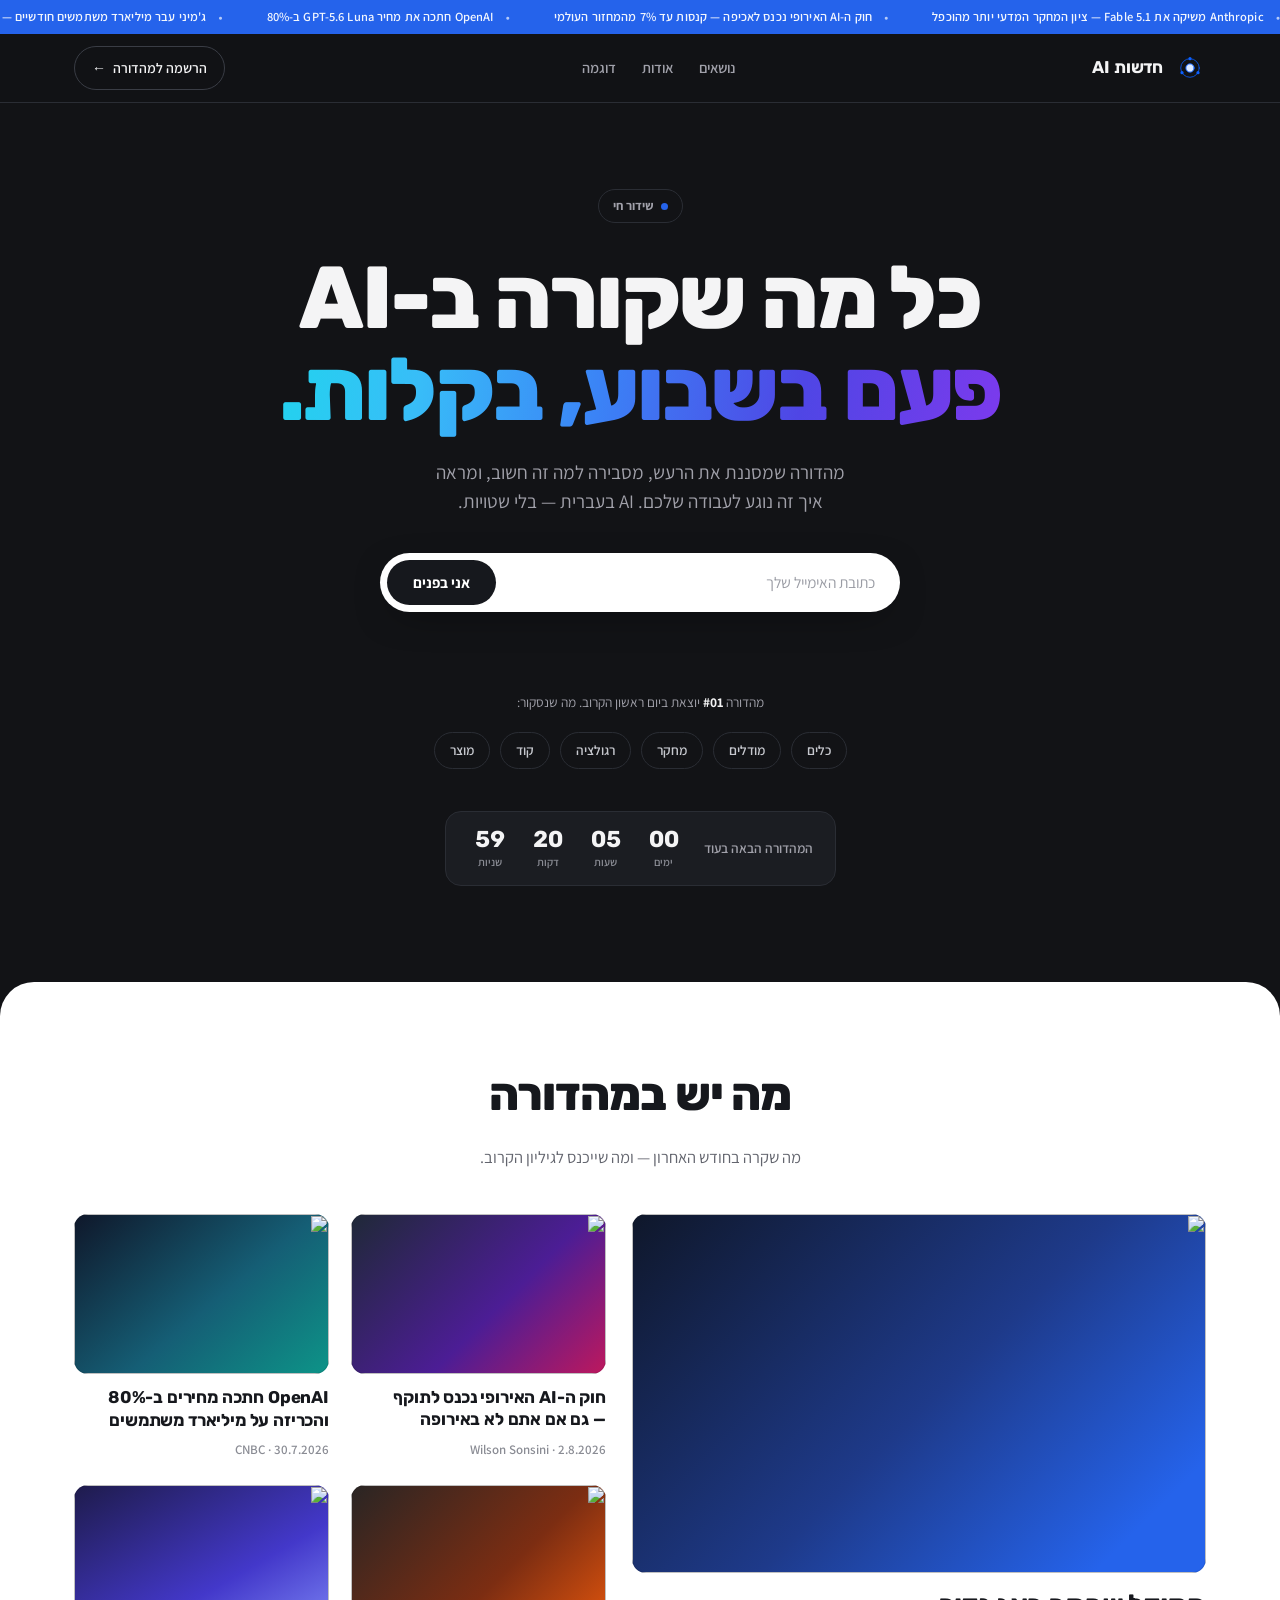
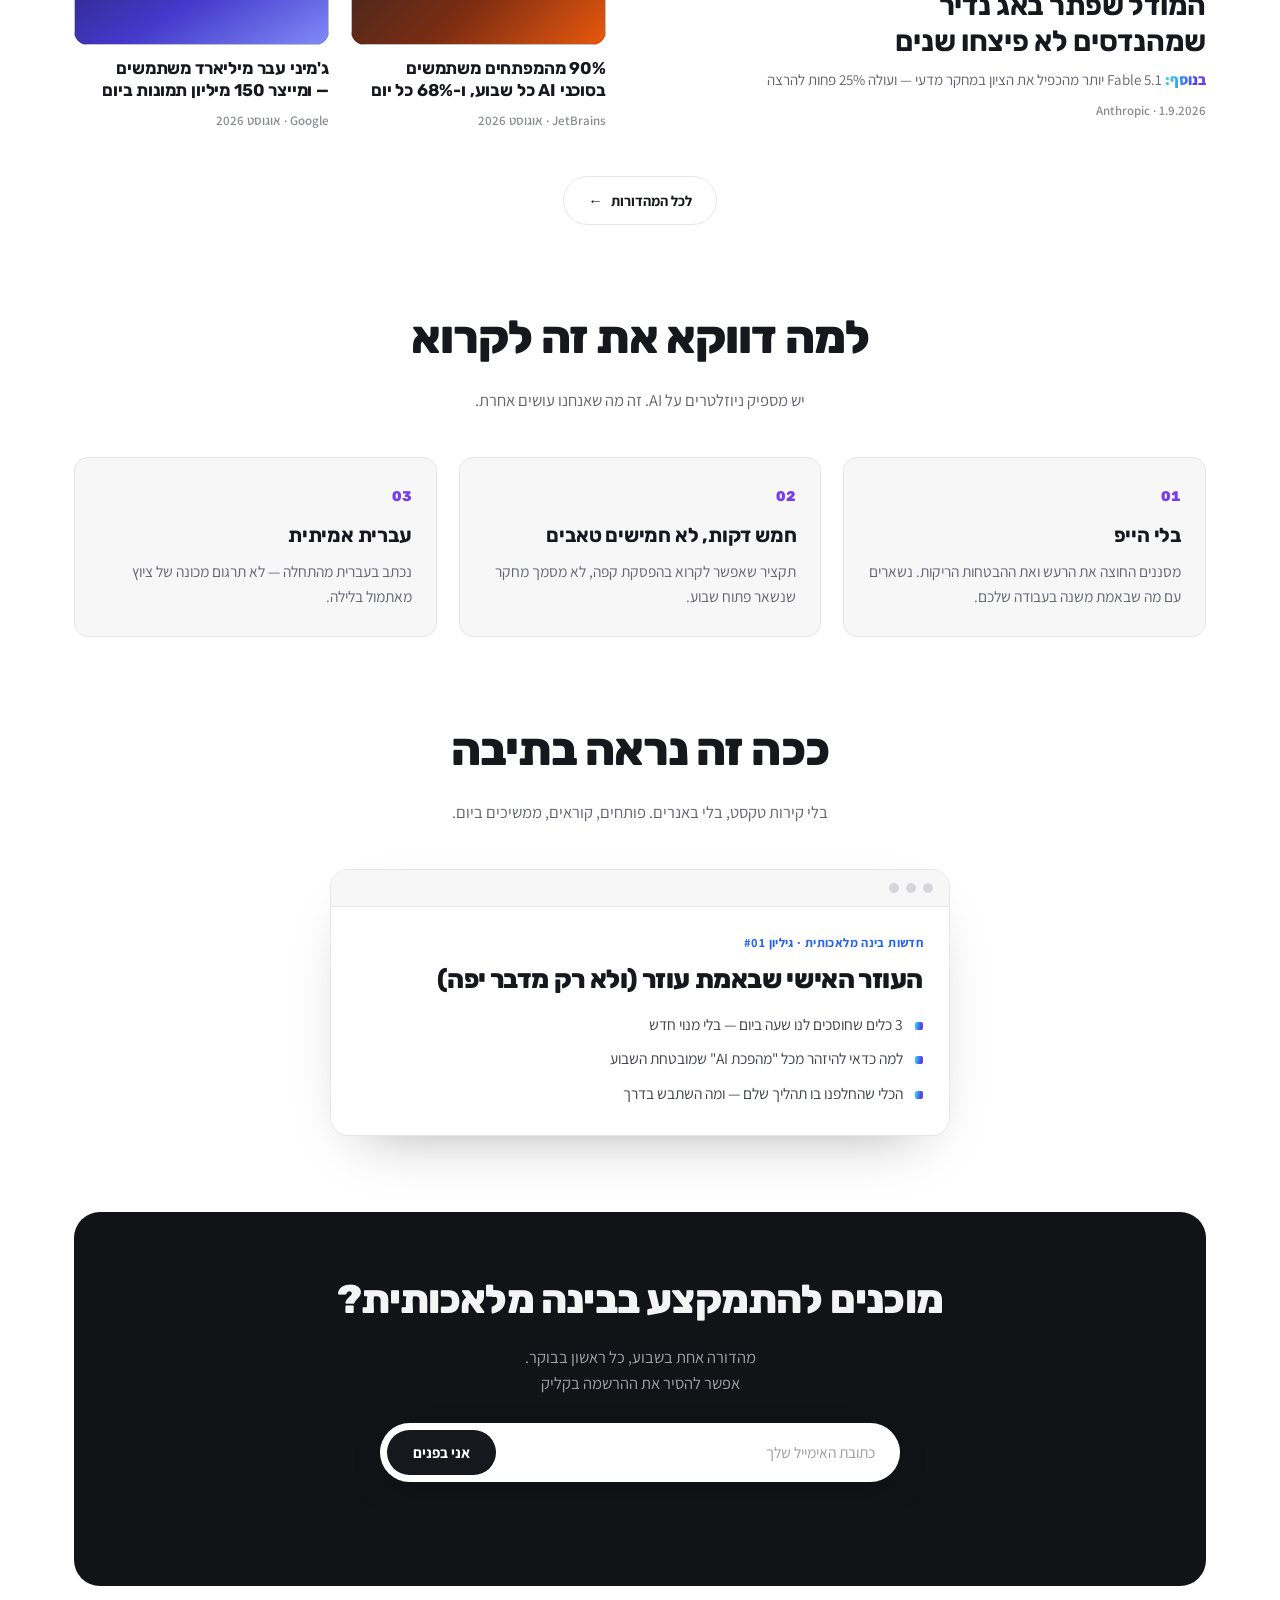
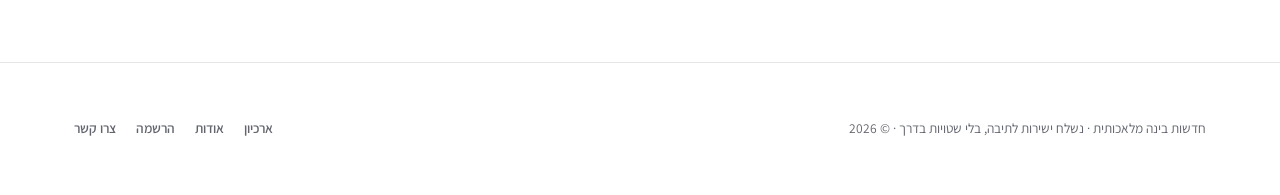
==== landing/index.html @ ec8a3f5e "Mobile pass: thin the falling marks, fix tap targets, point meta at www - Falling brand marks: 7 ins" ====
<!DOCTYPE html>
<html lang="he" dir="rtl">
<head>
<meta charset="UTF-8">
<meta name="viewport" content="width=device-width, initial-scale=1">
<title>חדשות בינה מלאכותית — AI בעברית. בלי שטויות.</title>
<meta name="description" content="מהדורה שבועית שמסננת את הרעש סביב בינה מלאכותית ומשאירה רק מה שבאמת חשוב — בעברית, בלי הייפ.">
<link rel="canonical" href="https://www.hadashot-ai.com/">
<link rel="icon" type="image/svg+xml" href="/logo.svg">

<!-- Link previews (WhatsApp, X, LinkedIn, Slack) -->
<meta property="og:type" content="website">
<meta property="og:url" content="https://www.hadashot-ai.com/">
<meta property="og:locale" content="he_IL">
<meta property="og:site_name" content="חדשות AI">
<meta property="og:title" content="חדשות AI — כל מה שקורה ב-AI, פעם בשבוע">
<meta property="og:description" content="מהדורה שבועית שמסננת את הרעש סביב בינה מלאכותית ומשאירה רק מה שבאמת חשוב — בעברית, בלי הייפ.">
<meta property="og:image" content="https://www.hadashot-ai.com/og.png">
<meta property="og:image:width" content="1200">
<meta property="og:image:height" content="630">
<meta name="twitter:card" content="summary_large_image">

<link rel="preconnect" href="https://fonts.googleapis.com">
<link rel="preconnect" href="https://fonts.gstatic.com" crossorigin>
<link rel="stylesheet" href="https://fonts.googleapis.com/css2?family=Rubik:wght@500;700;800&family=Assistant:wght@400;600;700&display=swap">
<link rel="stylesheet" href="styles.css">
</head>
<body>

  <svg class="sprite" aria-hidden="true" focusable="false"><defs>
    <linearGradient id="g-gemini" x1="0" y1="0" x2="1" y2="1">
      <stop offset="0" stop-color="#4285F4"/><stop offset=".55" stop-color="#9B72CB"/><stop offset="1" stop-color="#D96570"/>
    </linearGradient>
    <linearGradient id="g-metaai" x1="0" y1="0" x2="1" y2="1">
      <stop offset="0" stop-color="#0064E0"/><stop offset=".55" stop-color="#A033FF"/><stop offset="1" stop-color="#FF5C87"/>
    </linearGradient>
    <symbol id="i-openai" viewBox="0 0 24 24"><path fill="currentColor" d="M22.2819 9.8211a5.9847 5.9847 0 0 0-.5157-4.9108 6.0462 6.0462 0 0 0-6.5098-2.9A6.0651 6.0651 0 0 0 4.9807 4.1818a5.9847 5.9847 0 0 0-3.9977 2.9 6.0462 6.0462 0 0 0 .7427 7.0966 5.98 5.98 0 0 0 .511 4.9107 6.051 6.051 0 0 0 6.5146 2.9001A5.9847 5.9847 0 0 0 13.2599 24a6.0557 6.0557 0 0 0 5.7718-4.2058 5.9894 5.9894 0 0 0 3.9977-2.9001 6.0557 6.0557 0 0 0-.7475-7.0729zm-9.022 12.6081a4.4755 4.4755 0 0 1-2.8764-1.0408l.1419-.0804 4.7783-2.7582a.7948.7948 0 0 0 .3927-.6813v-6.7369l2.02 1.1686a.071.071 0 0 1 .038.052v5.5826a4.504 4.504 0 0 1-4.4945 4.4944zm-9.6607-4.1254a4.4708 4.4708 0 0 1-.5346-3.0137l.142.0852 4.783 2.7582a.7712.7712 0 0 0 .7806 0l5.8428-3.3685v2.3324a.0804.0804 0 0 1-.0332.0615L9.74 19.9502a4.4992 4.4992 0 0 1-6.1408-1.6464zM2.3408 7.8956a4.485 4.485 0 0 1 2.3655-1.9728V11.6a.7664.7664 0 0 0 .3879.6765l5.8144 3.3543-2.0201 1.1685a.0757.0757 0 0 1-.071 0l-4.8303-2.7865A4.504 4.504 0 0 1 2.3408 7.872zm16.5963 3.8558L13.1038 8.364 15.1192 7.2a.0757.0757 0 0 1 .071 0l4.8303 2.7913a4.4944 4.4944 0 0 1-.6765 8.1042v-5.6772a.79.79 0 0 0-.407-.667zm2.0107-3.0231l-.142-.0852-4.7735-2.7818a.7759.7759 0 0 0-.7854 0L9.409 9.2297V6.8974a.0662.0662 0 0 1 .0284-.0615l4.8303-2.7866a4.4992 4.4992 0 0 1 6.6802 4.66zM8.3065 12.863l-2.02-1.1638a.0804.0804 0 0 1-.038-.0567V6.0742a4.4992 4.4992 0 0 1 7.3757-3.4537l-.142.0805L8.704 5.459a.7948.7948 0 0 0-.3927.6813zm1.0976-2.3654l2.602-1.4998 2.6069 1.4998v2.9994l-2.5974 1.4997-2.6067-1.4997Z"/></symbol>
    <symbol id="i-gemini" viewBox="0 0 24 24"><path fill="url(#g-gemini)" d="M11.04 19.32Q12 21.51 12 24q0-2.49.93-4.68.96-2.19 2.58-3.81t3.81-2.55Q21.51 12 24 12q-2.49 0-4.68-.93a12.3 12.3 0 0 1-3.81-2.58 12.3 12.3 0 0 1-2.58-3.81Q12 2.49 12 0q0 2.49-.96 4.68-.93 2.19-2.55 3.81a12.3 12.3 0 0 1-3.81 2.58Q2.49 12 0 12q2.49 0 4.68.96 2.19.93 3.81 2.55t2.55 3.81"/></symbol>
    <symbol id="i-copilot" viewBox="0 0 24 24"><path fill="currentColor" d="M23.922 16.997C23.061 18.492 18.063 22.02 12 22.02 5.937 22.02.939 18.492.078 16.997A.641.641 0 0 1 0 16.741v-2.869a.883.883 0 0 1 .053-.22c.372-.935 1.347-2.292 2.605-2.656.167-.429.414-1.055.644-1.517a10.098 10.098 0 0 1-.052-1.086c0-1.331.282-2.499 1.132-3.368.397-.406.89-.717 1.474-.952C7.255 2.937 9.248 1.98 11.978 1.98c2.731 0 4.767.957 6.166 2.093.584.235 1.077.546 1.474.952.85.869 1.132 2.037 1.132 3.368 0 .368-.014.733-.052 1.086.23.462.477 1.088.644 1.517 1.258.364 2.233 1.721 2.605 2.656a.841.841 0 0 1 .053.22v2.869a.641.641 0 0 1-.078.256Zm-11.75-5.992h-.344a4.359 4.359 0 0 1-.355.508c-.77.947-1.918 1.492-3.508 1.492-1.725 0-2.989-.359-3.782-1.259a2.137 2.137 0 0 1-.085-.104L4 11.746v6.585c1.435.779 4.514 2.179 8 2.179 3.486 0 6.565-1.4 8-2.179v-6.585l-.098-.104s-.033.045-.085.104c-.793.9-2.057 1.259-3.782 1.259-1.59 0-2.738-.545-3.508-1.492a4.359 4.359 0 0 1-.355-.508Zm2.328 3.25c.549 0 1 .451 1 1v2c0 .549-.451 1-1 1-.549 0-1-.451-1-1v-2c0-.549.451-1 1-1Zm-5 0c.549 0 1 .451 1 1v2c0 .549-.451 1-1 1-.549 0-1-.451-1-1v-2c0-.549.451-1 1-1Zm3.313-6.185c.136 1.057.403 1.913.878 2.497.442.544 1.134.938 2.344.938 1.573 0 2.292-.337 2.657-.751.384-.435.558-1.15.558-2.361 0-1.14-.243-1.847-.705-2.319-.477-.488-1.319-.862-2.824-1.025-1.487-.161-2.192.138-2.533.529-.269.307-.437.808-.438 1.578v.021c0 .265.021.562.063.893Zm-1.626 0c.042-.331.063-.628.063-.894v-.02c-.001-.77-.169-1.271-.438-1.578-.341-.391-1.046-.69-2.533-.529-1.505.163-2.347.537-2.824 1.025-.462.472-.705 1.179-.705 2.319 0 1.211.175 1.926.558 2.361.365.414 1.084.751 2.657.751 1.21 0 1.902-.394 2.344-.938.475-.584.742-1.44.878-2.497Z"/></symbol>
    <symbol id="i-metaai" viewBox="0 0 24 24"><path fill="url(#g-metaai)" d="M10.73.032c-1.333 0-2.032 1.016-2.032 2.285 0 2.223 2.127 4.953 4.318 4.953 1.301 0 2-.953 2-2.254 0-2.254-2.095-4.984-4.286-4.984m8.413 2.984c-1.968 0-3.397 2.73-3.397 4.825 0 1.556.794 3.016 2.254 3.016 2 0 3.365-2.762 3.365-4.794 0-1.523-.762-3.047-2.222-3.047M4.857 4.159c-1.968 0-3.778 1.016-3.778 2.54 0 1.65 2.16 2.793 4.254 2.793 1.873 0 3.778-.92 3.778-2.508 0-1.682-2.159-2.825-4.254-2.825m-.222 6.476C2.413 10.635 0 13.175 0 15.397c0 1.301.825 2.159 2.095 2.159 2.19 0 4.603-2.508 4.603-4.794 0-1.27-.761-2.127-2.063-2.127m16.667.698c-2.223 0-5.016 1.62-5.016 3.651 0 1.238 1.047 2.19 2.698 2.19 2.159 0 5.016-1.587 5.016-3.682 0-1.302-1.08-2.159-2.698-2.159M7.619 16c-1.524 0-2.38 1.746-2.38 3.429 0 2.063 1.269 4.54 3.047 4.54 1.524 0 2.38-1.81 2.38-3.461C10.667 18.57 9.46 16 7.62 16m6.571 1.016c-1.333 0-2.476.667-2.476 2.032 0 2.095 2.667 4.063 4.92 4.063 1.366 0 2.54-.73 2.54-2.063 0-2.032-2.698-4.032-4.984-4.032"/></symbol>
    <symbol id="i-claude" viewBox="0 0 24 24"><path fill="#D97757" d="m4.7144 15.9555 4.7174-2.6471.079-.2307-.079-.1275h-.2307l-.7893-.0486-2.6956-.0729-2.3375-.0971-2.2646-.1214-.5707-.1215-.5343-.7042.0546-.3522.4797-.3218.686.0608 1.5179.1032 2.2767.1578 1.6514.0972 2.4468.255h.3886l.0546-.1579-.1336-.0971-.1032-.0972L6.973 9.8356l-2.55-1.6879-1.3356-.9714-.7225-.4918-.3643-.4614-.1578-1.0078.6557-.7225.8803.0607.2246.0607.8925.686 1.9064 1.4754 2.4893 1.8336.3643.3035.1457-.1032.0182-.0728-.164-.2733-1.3539-2.4467-1.445-2.4893-.6435-1.032-.17-.6194c-.0607-.255-.1032-.4674-.1032-.7285L6.287.1335 6.6997 0l.9957.1336.419.3642.6192 1.4147 1.0018 2.2282 1.5543 3.0296.4553.8985.2429.8318.091.255h.1579v-.1457l.1275-1.706.2368-2.0947.2307-2.6957.0789-.7589.3764-.9107.7468-.4918.5828.2793.4797.686-.0668.4433-.2853 1.8517-.5586 2.9021-.3643 1.9429h.2125l.2429-.2429.9835-1.3053 1.6514-2.0643.7286-.8196.85-.9046.5464-.4311h1.0321l.759 1.1293-.34 1.1657-1.0625 1.3478-.8804 1.1414-1.2628 1.7-.7893 1.36.0729.1093.1882-.0183 2.8535-.607 1.5421-.2794 1.8396-.3157.8318.3886.091.3946-.3278.8075-1.967.4857-2.3072.4614-3.4364.8136-.0425.0304.0486.0607 1.5482.1457.6618.0364h1.621l3.0175.2247.7892.522.4736.6376-.079.4857-1.2142.6193-1.6393-.3886-3.825-.9107-1.3113-.3279h-.1822v.1093l1.0929 1.0686 2.0035 1.8092 2.5075 2.3314.1275.5768-.3218.4554-.34-.0486-2.2039-1.6575-.85-.7468-1.9246-1.621h-.1275v.17l.4432.6496 2.3436 3.5214.1214 1.0807-.17.3521-.6071.2125-.6679-.1214-1.3721-1.9246L14.38 17.959l-1.1414-1.9428-.1397.079-.674 7.2552-.3156.3703-.7286.2793-.6071-.4614-.3218-.7468.3218-1.4753.3886-1.9246.3157-1.53.2853-1.9004.17-.6314-.0121-.0425-.1397.0182-1.4328 1.9672-2.1796 2.9446-1.7243 1.8456-.4128.164-.7164-.3704.0667-.6618.4008-.5889 2.386-3.0357 1.4389-1.882.929-1.0868-.0062-.1579h-.0546l-6.3385 4.1164-1.1293.1457-.4857-.4554.0608-.7467.2307-.2429 1.9064-1.3114Z"/></symbol>
  </defs></svg>

  <!-- ריצת כותרות — האלמנט שנשאר מהזהות של "מהדורה" -->
  <div class="ticker" aria-label="כותרות מהעולם">
    <div class="ticker__track">
      <span class="ticker__item">Anthropic משיקה את Fable 5.1 — ציון המחקר המדעי יותר מהוכפל</span>
      <span class="ticker__item">חוק ה-AI האירופי נכנס לאכיפה — קנסות עד 7% מהמחזור העולמי</span>
      <span class="ticker__item">OpenAI חתכה את מחיר GPT-5.6 Luna ב-80%</span>
      <span class="ticker__item">ג'מיני עבר מיליארד משתמשים חודשיים — 150 מיליון תמונות ביום</span>
      <span class="ticker__item">90% מהמפתחים המקצועיים כבר עובדים עם סוכני AI</span>
      <span class="ticker__item" aria-hidden="true">Anthropic משיקה את Fable 5.1 — ציון המחקר המדעי יותר מהוכפל</span>
      <span class="ticker__item" aria-hidden="true">חוק ה-AI האירופי נכנס לאכיפה — קנסות עד 7% מהמחזור העולמי</span>
      <span class="ticker__item" aria-hidden="true">OpenAI חתכה את מחיר GPT-5.6 Luna ב-80%</span>
      <span class="ticker__item" aria-hidden="true">ג'מיני עבר מיליארד משתמשים חודשיים — 150 מיליון תמונות ביום</span>
      <span class="ticker__item" aria-hidden="true">90% מהמפתחים המקצועיים כבר עובדים עם סוכני AI</span>
    </div>
  </div>

  <nav class="nav" aria-label="ניווט ראשי">
    <div class="wrap nav__inner">
      <a class="brand" href="#top">
        <img class="brand__mark" src="logo.svg" alt="" width="32" height="32">
        <span class="brand__name">חדשות AI</span>
      </a>
      <div class="nav__links">
        <a href="#issues">נושאים</a>
        <a href="#about">אודות</a>
        <a href="#preview">דוגמה</a>
      </div>
      <a class="nav__cta" href="#signup">הרשמה למהדורה <span aria-hidden="true">&#8592;</span></a>
    </div>
  </nav>

  <main id="top">

    <header class="hero">
      <div class="fall" aria-hidden="true"></div>
      <div class="wrap">
        <div class="hero__badge"><span class="dot"></span>שידור חי</div>

        <h1>כל מה שקורה ב-AI<br><span class="grad">פעם בשבוע, בקלות.</span></h1>

        <p class="hero__lede">מהדורה שמסננת את הרעש, מסבירה למה זה חשוב, ומראה איך זה נוגע לעבודה שלכם. AI בעברית — בלי שטויות.</p>

        <form class="signup" id="signup" novalidate>
          <label for="email" class="visually-hidden">כתובת אימייל</label>
          <input type="email" id="email" name="email" placeholder="כתובת האימייל שלך" autocomplete="email" required>
          <button type="submit">אני בפנים</button>
        </form>
        <p class="form-status" role="status" aria-live="polite"></p>

        <!-- כשיהיו נתונים אמיתיים: להחליף בשורת "הצטרפו ל-X קוראים" ובלוגואים אמיתיים.
             עד אז נשארות כאן עובדות נכונות בלבד — בלי מספרים מומצאים. -->
        <div class="proof">
          <p class="proof__line">מהדורה <strong>#01</strong> יוצאת ביום ראשון הקרוב. מה שנסקור:</p>
          <div class="proof__items">
            <span>כלים</span>
            <span>מודלים</span>
            <span>מחקר</span>
            <span>רגולציה</span>
            <span>קוד</span>
            <span>מוצר</span>
          </div>
        </div>

        <div class="countdown">
          <span class="countdown__label">המהדורה הבאה בעוד</span>
          <div class="countdown__digits">
            <div class="countdown__unit"><span id="cd-days">00</span><small>ימים</small></div>
            <div class="countdown__unit"><span id="cd-hours">00</span><small>שעות</small></div>
            <div class="countdown__unit"><span id="cd-mins">00</span><small>דקות</small></div>
            <div class="countdown__unit"><span id="cd-secs">00</span><small>שניות</small></div>
          </div>
        </div>
      </div>
    </header>

    <div class="panel">

      <section class="section" id="issues">
        <div class="wrap">
          <div class="section__head">
            <h2>מה יש במהדורה</h2>
            <p>מה שקרה בחודש האחרון — ומה שייכנס לגיליון הקרוב.</p>
          </div>


          <div class="issues">
            <article class="card card--featured">
              <div class="card__thumb"><img src="https://cdn.sanity.io/images/4zrzovbb/website/932ca7d6f414ca22fd5a26dcc131410575b9b3e5-1200x630.jpg" alt="" loading="lazy"></div>
              <a class="card__title" href="https://www.anthropic.com/claude-fable-and-mythos-5-1" target="_blank" rel="noopener noreferrer">המודל שפתר באג נדיר שמהנדסים לא פיצחו שנים</a>
              <p class="card__plus"><b>בנוסף:</b> Fable 5.1 יותר מהכפיל את הציון במחקר מדעי — ועולה 25% פחות להרצה</p>
              <p class="card__meta">Anthropic · 1.9.2026</p>
            </article>

            <div class="issues__side">
              <article class="card card--a">
                <div class="card__thumb"><img src="https://www.wsgr.com/a/web/adqUPgj69sHwdeb28Nabsb/3z2Nu2/og-0122.jpg" alt="" loading="lazy"></div>
                <a class="card__title" href="https://www.wsgr.com/en/insights/2026-year-in-preview-ai-regulatory-developments-for-companies-to-watch-out-for.html" target="_blank" rel="noopener noreferrer">חוק ה-AI האירופי נכנס לתוקף — גם אם אתם לא באירופה</a>
                <p class="card__meta">Wilson Sonsini · 2.8.2026</p>
              </article>

              <article class="card card--b">
                <div class="card__thumb"><img src="https://image.cnbcfm.com/api/v1/image/108323234-1781707873467-gettyimages-2281437321-AFP_B7EF6PE.jpeg?v=1781707898&amp;w=1920&amp;h=1080" alt="" loading="lazy"></div>
                <a class="card__title" href="https://www.cnbc.com/2026/07/30/open-ai-price-cut-gpt.html" target="_blank" rel="noopener noreferrer">OpenAI חתכה מחירים ב-80% והכריזה על מיליארד משתמשים</a>
                <p class="card__meta">CNBC · 30.7.2026</p>
              </article>

              <article class="card card--c">
                <div class="card__thumb"><img src="https://blog.jetbrains.com/wp-content/uploads/2026/08/JB-social-BlogSocialShare-1280x720-1-3.png" alt="" loading="lazy"></div>
                <a class="card__title" href="https://blog.jetbrains.com/research/2026/08/ai-coding-agent-adoption-2026/" target="_blank" rel="noopener noreferrer">90% מהמפתחים משתמשים בסוכני AI כל שבוע, ו-68% כל יום</a>
                <p class="card__meta">JetBrains · אוגוסט 2026</p>
              </article>

              <article class="card card--d">
                <div class="card__thumb"><img src="https://storage.googleapis.com/gweb-uniblog-publish-prod/images/August_AI_Recap_social.width-1300.png" alt="" loading="lazy"></div>
                <a class="card__title" href="https://blog.google/innovation-and-ai/technology/google-ai-updates-august-2026/" target="_blank" rel="noopener noreferrer">ג'מיני עבר מיליארד משתמשים — ומייצר 150 מיליון תמונות ביום</a>
                <p class="card__meta">Google · אוגוסט 2026</p>
              </article>
            </div>
          </div>


          <div class="center-cta">
            <a class="pill-btn" href="#signup">לכל המהדורות <span aria-hidden="true">&#8592;</span></a>
          </div>
        </div>
      </section>

      <section class="section" id="about">
        <div class="wrap">
          <div class="section__head">
            <h2>למה דווקא את זה לקרוא</h2>
            <p>יש מספיק ניוזלטרים על AI. זה מה שאנחנו עושים אחרת.</p>
          </div>

          <div class="values">
            <div class="value">
              <div class="value__num">01</div>
              <h3>בלי הייפ</h3>
              <p>מסננים החוצה את הרעש ואת ההבטחות הריקות. נשארים עם מה שבאמת משנה בעבודה שלכם.</p>
            </div>
            <div class="value">
              <div class="value__num">02</div>
              <h3>חמש דקות, לא חמישים טאבים</h3>
              <p>תקציר שאפשר לקרוא בהפסקת קפה, לא מסמך מחקר שנשאר פתוח שבוע.</p>
            </div>
            <div class="value">
              <div class="value__num">03</div>
              <h3>עברית אמיתית</h3>
              <p>נכתב בעברית מהתחלה — לא תרגום מכונה של ציוץ מאתמול בלילה.</p>
            </div>
          </div>
        </div>
      </section>

      <section class="section" id="preview">
        <div class="wrap">
          <div class="section__head">
            <h2>ככה זה נראה בתיבה</h2>
            <p>בלי קירות טקסט, בלי באנרים. פותחים, קוראים, ממשיכים ביום.</p>
          </div>

          <div class="mock">
            <div class="mock__bar" aria-hidden="true"><i></i><i></i><i></i></div>
            <div class="mock__body">
              <div class="mock__meta">חדשות בינה מלאכותית · גיליון #01</div>
              <h3 class="mock__headline">העוזר האישי שבאמת עוזר (ולא רק מדבר יפה)</h3>
              <ul class="mock__list">
                <li>3 כלים שחוסכים לנו שעה ביום — בלי מנוי חדש</li>
                <li>למה כדאי להיזהר מכל "מהפכת AI" שמובטחת השבוע</li>
                <li>הכלי שהחלפנו בו תהליך שלם — ומה השתבש בדרך</li>
              </ul>
            </div>
          </div>
        </div>
      </section>

      <div class="wrap">
        <section class="closing">
          <h2>מוכנים להתמקצע בבינה מלאכותית?</h2>
          <p>מהדורה אחת בשבוע, כל ראשון בבוקר.<br>אפשר להסיר את ההרשמה בקליק</p>
          <form class="signup" novalidate>
            <label for="email-2" class="visually-hidden">כתובת אימייל</label>
            <input type="email" id="email-2" name="email" placeholder="כתובת האימייל שלך" autocomplete="email" required>
            <button type="submit">אני בפנים</button>
          </form>
          <p class="form-status" role="status" aria-live="polite"></p>
        </section>
      </div>

    </div>
  </main>

  <footer class="site-footer">
    <div class="wrap site-footer__inner">
      <p>חדשות בינה מלאכותית · נשלח ישירות לתיבה, בלי שטויות בדרך · © 2026</p>
      <nav aria-label="קישורי תחתית">
        <a href="#issues">ארכיון</a>
        <a href="#about">אודות</a>
        <a href="#signup">הרשמה</a>
        <a href="mailto:hello@example.com">צרו קשר</a>
      </nav>
    </div>
  </footer>

  <script src="script.js"></script>
</body>
</html>
---- landing/styles.css ----
/* ==========================================================================
   חדשות בינה מלאכותית — landing page
   Layout system: dark hero with one gradient phrase, inline pill signup form,
   then light rounded panels holding card grids.
   ========================================================================== */

:root{
  /* Surfaces */
  --ink-bg:#121316;          /* dark hero */
  --ink-bg-soft:#1B1D22;     /* raised dark surfaces */
  --paper:#FFFFFF;           /* light panels */
  --paper-soft:#F7F7F8;      /* subtle light fill */

  /* Text */
  --on-ink:#F4F4F5;
  --on-ink-muted:#A1A1AA;
  --on-paper:#16181D;
  --on-paper-muted:#63656E;

  /* Lines */
  --line-ink:#2A2D34;
  --line-paper:#E6E6E9;

  /* Brand */
  --on-air:#2563EB;          /* ticker strip, live dot */
  --grad-from:#38BDF8;
  --grad-to:#6366F1;
  /* Full-spectrum blue ramp for display type — cyan through violet. */
  --grad-text:linear-gradient(100deg,#22D3EE 0%,#38BDF8 20%,#3B82F6 45%,#4F46E5 72%,#7C3AED 100%);

  --font-display:"Rubik",Arial,"Segoe UI",Tahoma,sans-serif;
  --font-body:"Assistant",Arial,"Segoe UI",Tahoma,sans-serif;

  --wrap:1180px;
  --radius:14px;
}

*{ box-sizing:border-box; }

html{ scroll-behavior:smooth; }
@media (prefers-reduced-motion: reduce){ html{ scroll-behavior:auto; } }

body{
  margin:0;
  background:var(--ink-bg);
  color:var(--on-paper);
  font-family:var(--font-body);
  font-size:16px;
  line-height:1.6;
  -webkit-font-smoothing:antialiased;
}

.wrap{ width:100%; max-width:var(--wrap); margin:0 auto; padding:0 24px; }

.visually-hidden{
  position:absolute; width:1px; height:1px; padding:0; margin:-1px;
  overflow:hidden; clip:rect(0 0 0 0); white-space:nowrap; border:0;
}

a{ color:inherit; text-decoration:none; }

/* ---------- Ticker strip (brand signature, kept deliberately slim) ---------- */
.ticker{
  background:var(--on-air);
  color:#fff;
  overflow:hidden;
  height:34px;
  position:relative;
  z-index:60;
}
/* width:max-content keeps the track at its full content width — as a flex item
   it would collapse to the container and the animation would show nothing. */
.ticker__track{
  display:flex;
  align-items:center;
  height:34px;
  width:max-content;
  gap:44px;
  white-space:nowrap;
  animation:ticker-rtl 44s linear infinite;
}
.ticker:hover .ticker__track{ animation-play-state:paused; }
.ticker__item{
  font-size:12.5px;
  font-weight:600;
  letter-spacing:.01em;
  opacity:.95;
}
.ticker__item::before{
  content:"\25CF";
  font-size:7px;
  vertical-align:middle;
  margin-inline-end:12px;
  opacity:.7;
}
/* Hebrew reads right-to-left, so items enter at the left edge and exit right.
   The list is duplicated in the markup, so 50% is exactly one full loop. */
@keyframes ticker-rtl{
  from{ transform:translateX(0); }
  to{ transform:translateX(50%); }
}
@media (prefers-reduced-motion: reduce){
  .ticker__track{ animation:none; padding-inline-start:24px; }
}

/* ---------- Navigation ---------- */
.nav{
  position:sticky; top:0; z-index:50;
  background:rgba(18,19,22,.88);
  backdrop-filter:blur(12px);
  border-bottom:1px solid var(--line-ink);
}
.nav__inner{
  display:flex; align-items:center; justify-content:space-between; gap:24px;
  height:68px;
}
.brand{ display:flex; align-items:center; gap:11px; flex-shrink:0; }
.brand__mark{
  width:32px; height:32px;
  display:block; flex-shrink:0;
}
.brand__name{
  font-family:var(--font-display); font-weight:700; font-size:17px;
  color:var(--on-ink); letter-spacing:-.01em; white-space:nowrap;
}
.nav__links{ display:flex; gap:26px; align-items:center; }
.nav__links a{
  font-size:14.5px; font-weight:600; color:var(--on-ink-muted);
  transition:color .16s ease;
}
.nav__links a:hover{ color:var(--on-ink); }
.nav__cta{
  display:inline-flex; align-items:center; gap:7px;
  border:1px solid #3A3D45; border-radius:999px;
  padding:9px 17px; min-height:44px; font-size:14px; font-weight:600; color:var(--on-ink);
  transition:background .16s ease, border-color .16s ease, color .16s ease;
  white-space:nowrap;
}
.nav__cta:hover{ background:#fff; color:#121316; border-color:#fff; }
.nav__cta:focus-visible,
.nav__links a:focus-visible,
.brand:focus-visible{ outline:2px solid var(--grad-to); outline-offset:3px; }

@media (max-width:900px){
  .nav__links{ display:none; }
}
/* The short wordmark leaves room for the CTA on ordinary phones; only the
   very narrowest screens still need it out of the way. */
@media (max-width:340px){
  .nav__cta{ display:none; }
  .brand__name{ font-size:15.5px; }
}

/* ---------- Hero ---------- */
.hero{
  background:var(--ink-bg);
  color:var(--on-ink);
  text-align:center;
  padding:86px 0 96px;
  position:relative;
  overflow:hidden;
}
.hero > .wrap{ position:relative; z-index:1; }
.hero__badge{
  display:inline-flex; align-items:center; gap:8px;
  border:1px solid var(--line-ink); border-radius:999px;
  padding:6px 14px;
  font-size:12.5px; font-weight:700; color:var(--on-ink-muted);
  margin-bottom:30px;
}
.hero__badge .dot{
  width:7px; height:7px; border-radius:50%; background:var(--on-air);
  animation:pulse 1.8s ease-in-out infinite;
}
@keyframes pulse{
  0%,100%{ opacity:1; box-shadow:0 0 0 0 rgba(37,99,235,.55); }
  50%{ opacity:.6; box-shadow:0 0 0 6px rgba(37,99,235,0); }
}
@media (prefers-reduced-motion: reduce){ .hero__badge .dot{ animation:none; } }

.hero h1{
  font-family:var(--font-display);
  font-weight:800;
  font-size:clamp(40px,7.4vw,88px);
  line-height:1.04;
  letter-spacing:-.025em;
  margin:0 auto;
  max-width:15ch;
  text-wrap:balance;
}
.grad{
  background:var(--grad-text);
  -webkit-background-clip:text; background-clip:text;
  -webkit-text-fill-color:transparent; color:transparent;
}
.hero__lede{
  margin:22px auto 0;
  max-width:52ch;
  font-size:clamp(16px,1.7vw,19px);
  line-height:1.55;
  color:var(--on-ink-muted);
  text-wrap:balance;
}

/* Inline pill form */
.signup{
  margin:36px auto 0;
  max-width:520px;
  display:flex; align-items:center; gap:8px;
  background:#fff;
  border-radius:999px;
  padding:7px;
  box-shadow:0 10px 40px -18px rgba(0,0,0,.7);
}
.signup input{
  flex:1; min-width:0;
  border:0; background:transparent; outline:none;
  font-family:var(--font-body); font-size:15.5px; color:#16181D;
  padding:11px 18px; min-height:44px;
}
.signup input::placeholder{ color:#9A9CA4; }
.signup button{
  flex-shrink:0;
  border:0; cursor:pointer;
  background:#16181D; color:#fff;
  font-family:var(--font-body); font-weight:700; font-size:15px;
  padding:13px 26px; border-radius:999px;
  transition:transform .14s ease, background .16s ease;
}
.signup button:hover{ background:#000; transform:translateY(-1px); }
.signup button:focus-visible{ outline:2px solid var(--grad-to); outline-offset:3px; }
.signup.is-done{ display:none; }

.form-status{
  margin:14px auto 0; min-height:22px;
  font-size:14.5px; color:#FF8A94; font-weight:600;
}
.form-status.is-success{ color:#6EE7A8; font-size:16px; }

/* Social proof */
.proof{ margin-top:44px; }
.proof__line{
  font-size:13.5px; color:var(--on-ink-muted); margin:0 0 18px;
}
.proof__line strong{ color:var(--on-ink); font-weight:700; }
.proof__items{
  display:flex; flex-wrap:wrap; justify-content:center; gap:12px 10px;
  max-width:760px; margin:0 auto;
}
.proof__items span{
  border:1px solid var(--line-ink); border-radius:999px;
  padding:7px 15px; font-size:13.5px; font-weight:600; color:#C6C8CE;
}

/* Countdown */
.countdown{
  margin-top:42px;
  display:inline-flex; align-items:center; gap:18px; flex-wrap:wrap;
  justify-content:center;
  border:1px solid var(--line-ink); border-radius:16px;
  padding:14px 22px;
  background:var(--ink-bg-soft);
}
.countdown__label{ font-size:13.5px; color:var(--on-ink-muted); font-weight:600; }
.countdown__digits{ display:flex; gap:14px; }
.countdown__unit{ display:flex; flex-direction:column; align-items:center; min-width:44px; }
.countdown__unit span{
  font-family:var(--font-display); font-weight:700; font-size:23px; color:var(--on-ink);
  font-variant-numeric:tabular-nums; line-height:1.2;
}
.countdown__unit small{ font-size:11px; color:#8A8C94; font-weight:600; }

/* ---------- Light panel ---------- */
.panel{
  background:var(--paper);
  border-radius:34px 34px 0 0;
  padding:76px 0 76px;
  position:relative;
}

.section{ padding-bottom:76px; }
/* Anchor targets sit below the sticky nav instead of scrolling under it. */
.section, .signup{ scroll-margin-top:88px; }
.section__head{ text-align:center; margin-bottom:44px; }
.section__head h2{
  font-family:var(--font-display); font-weight:800;
  font-size:clamp(28px,4.2vw,46px); letter-spacing:-.02em;
  margin:0; color:var(--on-paper); text-wrap:balance;
}
.section__head p{
  margin:12px auto 0; max-width:56ch;
  color:var(--on-paper-muted); font-size:16.5px;
}

/* Issue grid: one featured + four compact */
.issues{
  display:grid;
  grid-template-columns:1.08fr 1fr;
  gap:26px;
  align-items:start;
}
.issues__side{
  display:grid; grid-template-columns:1fr 1fr; gap:24px 22px;
}
@media (max-width:900px){
  .issues{ grid-template-columns:1fr; }
}
@media (max-width:560px){
  .issues__side{ grid-template-columns:1fr; }
}

.card{ display:flex; flex-direction:column; }
.card__thumb{
  position:relative;
  border-radius:var(--radius);
  overflow:hidden;
  aspect-ratio:16/10;
  background:linear-gradient(135deg,#0F172A,#1E3A8A 52%,#2563EB 88%);
}
.card--a .card__thumb{ background:linear-gradient(135deg,#1F2937,#4C1D95 58%,#BE185D); }
.card--b .card__thumb{ background:linear-gradient(140deg,#0F172A,#155E75 55%,#0D9488); }
.card--c .card__thumb{ background:linear-gradient(135deg,#292524,#7C2D12 58%,#EA580C); }
.card--d .card__thumb{ background:linear-gradient(150deg,#1E1B4B,#4338CA 60%,#818CF8); }
.card__thumb::after{
  content:""; position:absolute; inset:0;
  background:radial-gradient(120% 90% at 78% 12%,rgba(255,255,255,.16),transparent 60%);
}
/* Article thumbnails sit on top of the gradient, which stays as the fallback
   if a remote image fails to load. The sheen is only for the bare gradient. */
.card__thumb img{
  position:absolute; inset:0; z-index:1;
  width:100%; height:100%; object-fit:cover; display:block;
}
/* Light thumbnails would otherwise bleed into the white panel — this keeps an edge. */
.card__thumb:has(img){ box-shadow:inset 0 0 0 1px rgba(0,0,0,.10); }
.card__thumb:has(img)::after{ display:none; }
.card__title{
  font-family:var(--font-display); font-weight:700;
  letter-spacing:-.01em; color:var(--on-paper);
  margin:14px 0 0; text-wrap:balance; display:block;
}
.card--featured .card__title{ font-size:clamp(22px,2.6vw,29px); line-height:1.25; }
.issues__side .card__title{ font-size:17px; line-height:1.35; margin-top:12px; }
.card__title:hover{ text-decoration:underline; }
.card__title:focus-visible{ outline:2px solid var(--grad-to); outline-offset:3px; }
.card__plus{
  margin:8px 0 0; font-size:15px; color:var(--on-paper-muted);
}
.card__plus b{
  background:var(--grad-text);
  -webkit-background-clip:text; background-clip:text;
  -webkit-text-fill-color:transparent;
  font-weight:800;
}
.card__meta{
  margin:9px 0 0; font-size:13px; color:#8A8C94; font-weight:600;
  font-variant-numeric:tabular-nums;
}

.center-cta{ text-align:center; margin-top:44px; }
.pill-btn{
  display:inline-flex; align-items:center; gap:8px;
  border:1px solid var(--line-paper); border-radius:999px;
  padding:12px 24px; font-size:14.5px; font-weight:700; color:var(--on-paper);
  background:#fff; cursor:pointer;
  transition:border-color .16s ease, transform .14s ease;
}
.pill-btn:hover{ border-color:#B9BAC0; transform:translateY(-1px); }
.pill-btn:focus-visible{ outline:2px solid var(--grad-to); outline-offset:3px; }

/* Value cards */
.values{
  display:grid; grid-template-columns:repeat(3,1fr); gap:22px;
}
@media (max-width:860px){ .values{ grid-template-columns:1fr; } }
.value{
  border:1px solid var(--line-paper); border-radius:var(--radius);
  padding:28px 24px; background:var(--paper-soft);
}
.value__num{
  font-family:var(--font-display); font-weight:800; font-size:14px;
  background:var(--grad-text);
  -webkit-background-clip:text; background-clip:text;
  -webkit-text-fill-color:transparent;
  font-variant-numeric:tabular-nums;
}
.value h3{
  font-family:var(--font-display); font-weight:700; font-size:20px;
  margin:10px 0 8px; color:var(--on-paper); letter-spacing:-.01em;
}
.value p{ margin:0; color:var(--on-paper-muted); font-size:15.5px; }

/* Sample issue mock */
.mock{
  max-width:620px; margin:0 auto;
  border:1px solid var(--line-paper); border-radius:18px;
  overflow:hidden; background:#fff;
  box-shadow:0 24px 60px -34px rgba(0,0,0,.4);
}
.mock__bar{
  display:flex; gap:7px; align-items:center;
  padding:13px 16px; background:var(--paper-soft);
  border-bottom:1px solid var(--line-paper);
}
.mock__bar i{ width:10px; height:10px; border-radius:50%; background:#D6D7DB; }
.mock__body{ padding:26px 26px 30px; }
.mock__meta{
  font-size:12.5px; font-weight:700; color:var(--on-air);
  letter-spacing:.03em; margin-bottom:10px;
}
.mock__headline{
  font-family:var(--font-display); font-weight:800;
  font-size:clamp(20px,2.6vw,26px); line-height:1.3; letter-spacing:-.015em;
  margin:0 0 16px; color:var(--on-paper);
}
.mock__list{ margin:0; padding:0; list-style:none; display:grid; gap:11px; }
.mock__list li{
  position:relative; padding-inline-start:20px;
  font-size:15.5px; color:#3F424A; line-height:1.5;
}
.mock__list li::before{
  content:""; position:absolute; inset-inline-start:0; top:9px;
  width:8px; height:8px; border-radius:2px;
  background:var(--grad-text);
}

/* Closing CTA band */
.closing{
  background:var(--ink-bg); color:var(--on-ink);
  border-radius:26px;
  padding:56px 32px;
  text-align:center;
}
.closing h2{
  font-family:var(--font-display); font-weight:800;
  font-size:clamp(26px,3.6vw,40px); letter-spacing:-.02em;
  margin:0 0 12px; text-wrap:balance;
}
.closing p{ margin:0 auto 26px; max-width:46ch; color:var(--on-ink-muted); font-size:16.5px; }
.closing .signup{ margin-top:0; }

/* Footer */
.site-footer{
  background:var(--paper); border-top:1px solid var(--line-paper);
  padding:44px 0;
}
.site-footer__inner{
  display:flex; justify-content:space-between; align-items:center;
  gap:20px; flex-wrap:wrap;
}
.site-footer p{ margin:0; font-size:13.5px; color:var(--on-paper-muted); }
.site-footer nav{ display:flex; gap:20px; flex-wrap:wrap; }
.site-footer nav a{
  font-size:13.5px; font-weight:600; color:var(--on-paper-muted);
  /* 44px minimum so the links are actually thumb-sized */
  display:inline-flex; align-items:center; min-height:44px;
}
.site-footer nav a:hover{ color:var(--on-paper); }
.site-footer nav a:focus-visible{ outline:2px solid var(--grad-to); outline-offset:3px; }

@media (max-width:640px){
  .hero{ padding:60px 0 68px; }
  .panel{ border-radius:24px 24px 0 0; padding-top:56px; }
  .signup{ flex-direction:column; border-radius:20px; padding:10px; gap:10px; }
  .signup input{ width:100%; text-align:center; }
  .signup button{ width:100%; }
  .closing{ padding:40px 20px; }
  .countdown{ width:100%; }
}


/* ---------- Falling brand marks (decorative) ----------
   Official marks from simple-icons, inlined as a sprite. The layer sits behind
   the hero content and is generated by script.js, which skips it entirely when
   the visitor asks for reduced motion. */
.sprite{ position:absolute; width:0; height:0; overflow:hidden; }

.fall{
  position:absolute; inset:0; z-index:0;
  pointer-events:none;
  overflow:hidden;
}
.fall__item{
  position:absolute;
  top:0;
  inset-inline-start:var(--x);
  width:var(--size); height:var(--size);
  color:#fff;
  opacity:0;
  animation:fall var(--dur) linear var(--delay) infinite;
  will-change:transform, opacity;
}
.fall__item svg{ width:100%; height:100%; fill:currentColor; display:block; }
.fall__word{
  font-family:var(--font-display); font-weight:800;
  font-size:calc(var(--size) * .62);
  letter-spacing:-.02em; line-height:1;
  display:grid; place-items:center; height:100%;
  white-space:nowrap;
}
@keyframes fall{
  0%   { transform:translate3d(0,-90px,0) rotate(0deg); opacity:0; }
  8%   { opacity:var(--op); }
  88%  { opacity:var(--op); }
  100% { transform:translate3d(var(--drift),var(--fall-h,900px),0) rotate(var(--rot)); opacity:0; }
}
@media (prefers-reduced-motion: reduce){
  .fall{ display:none; }
}
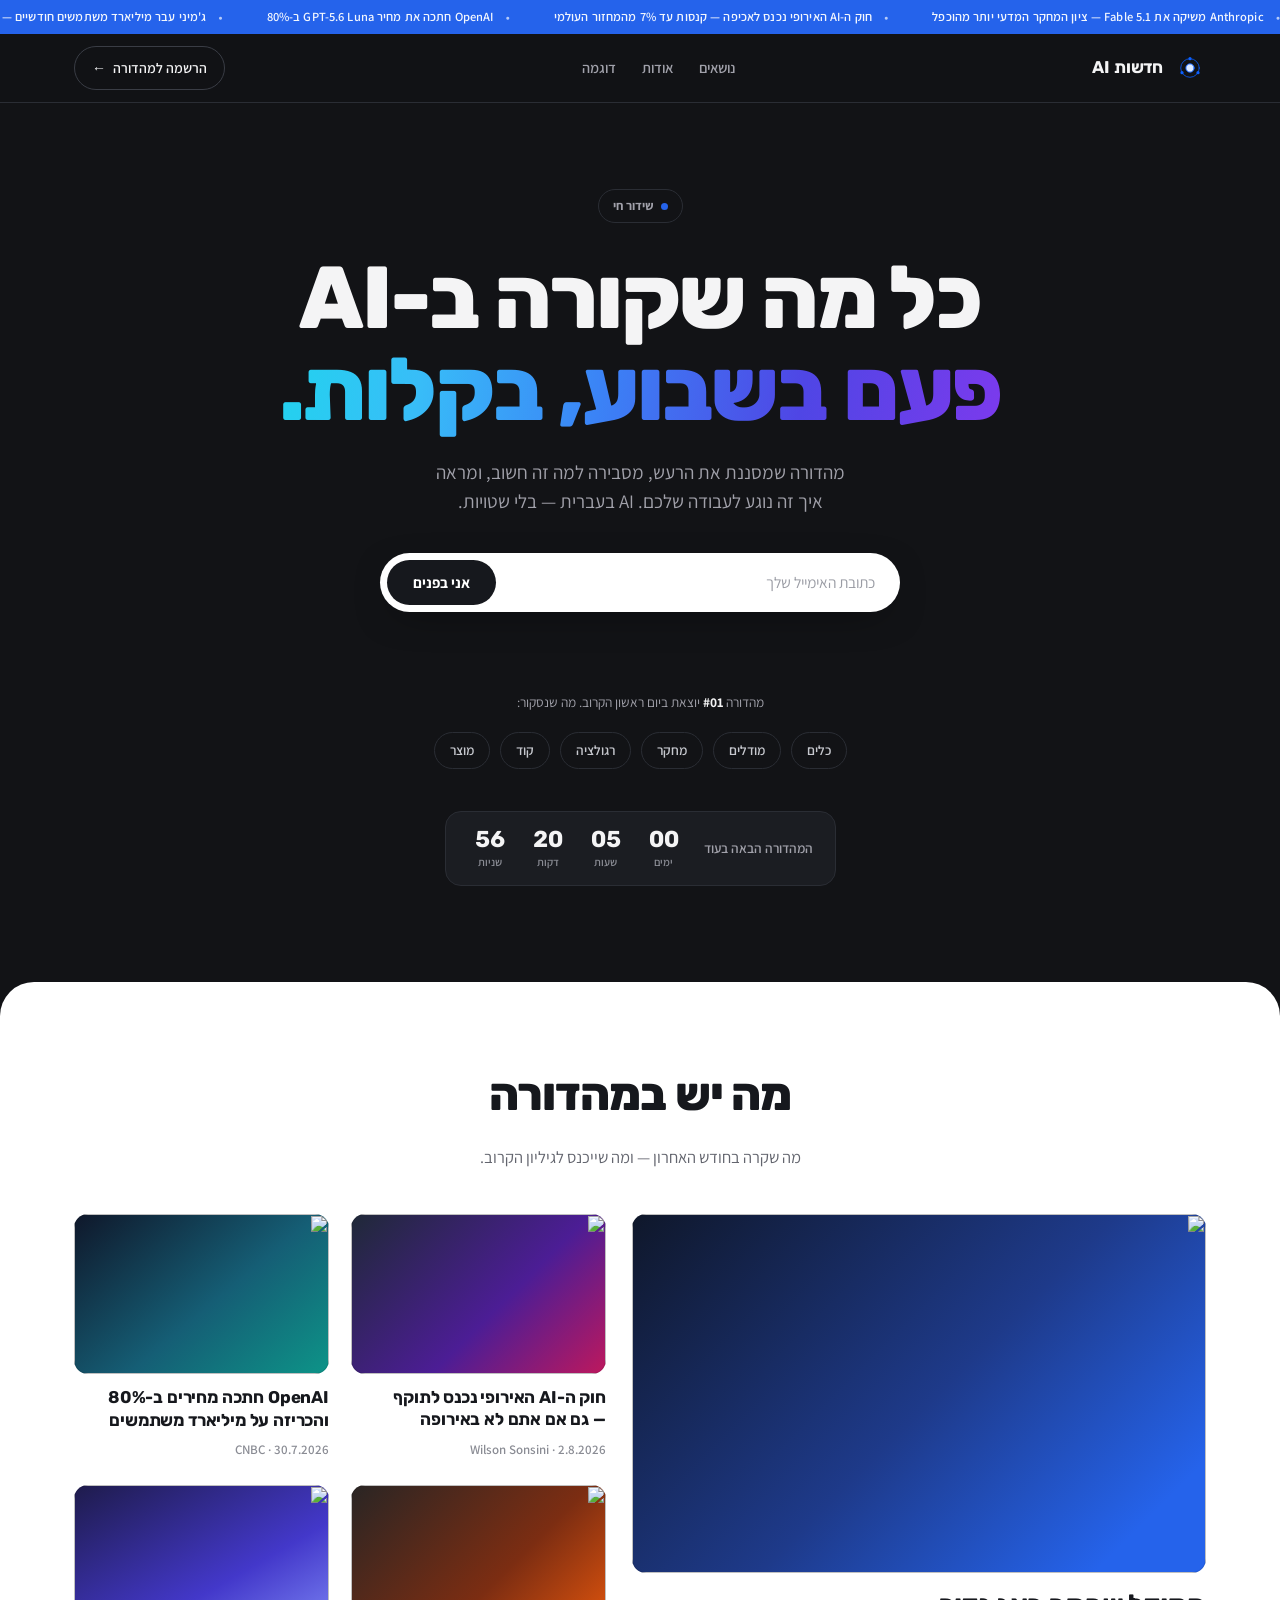
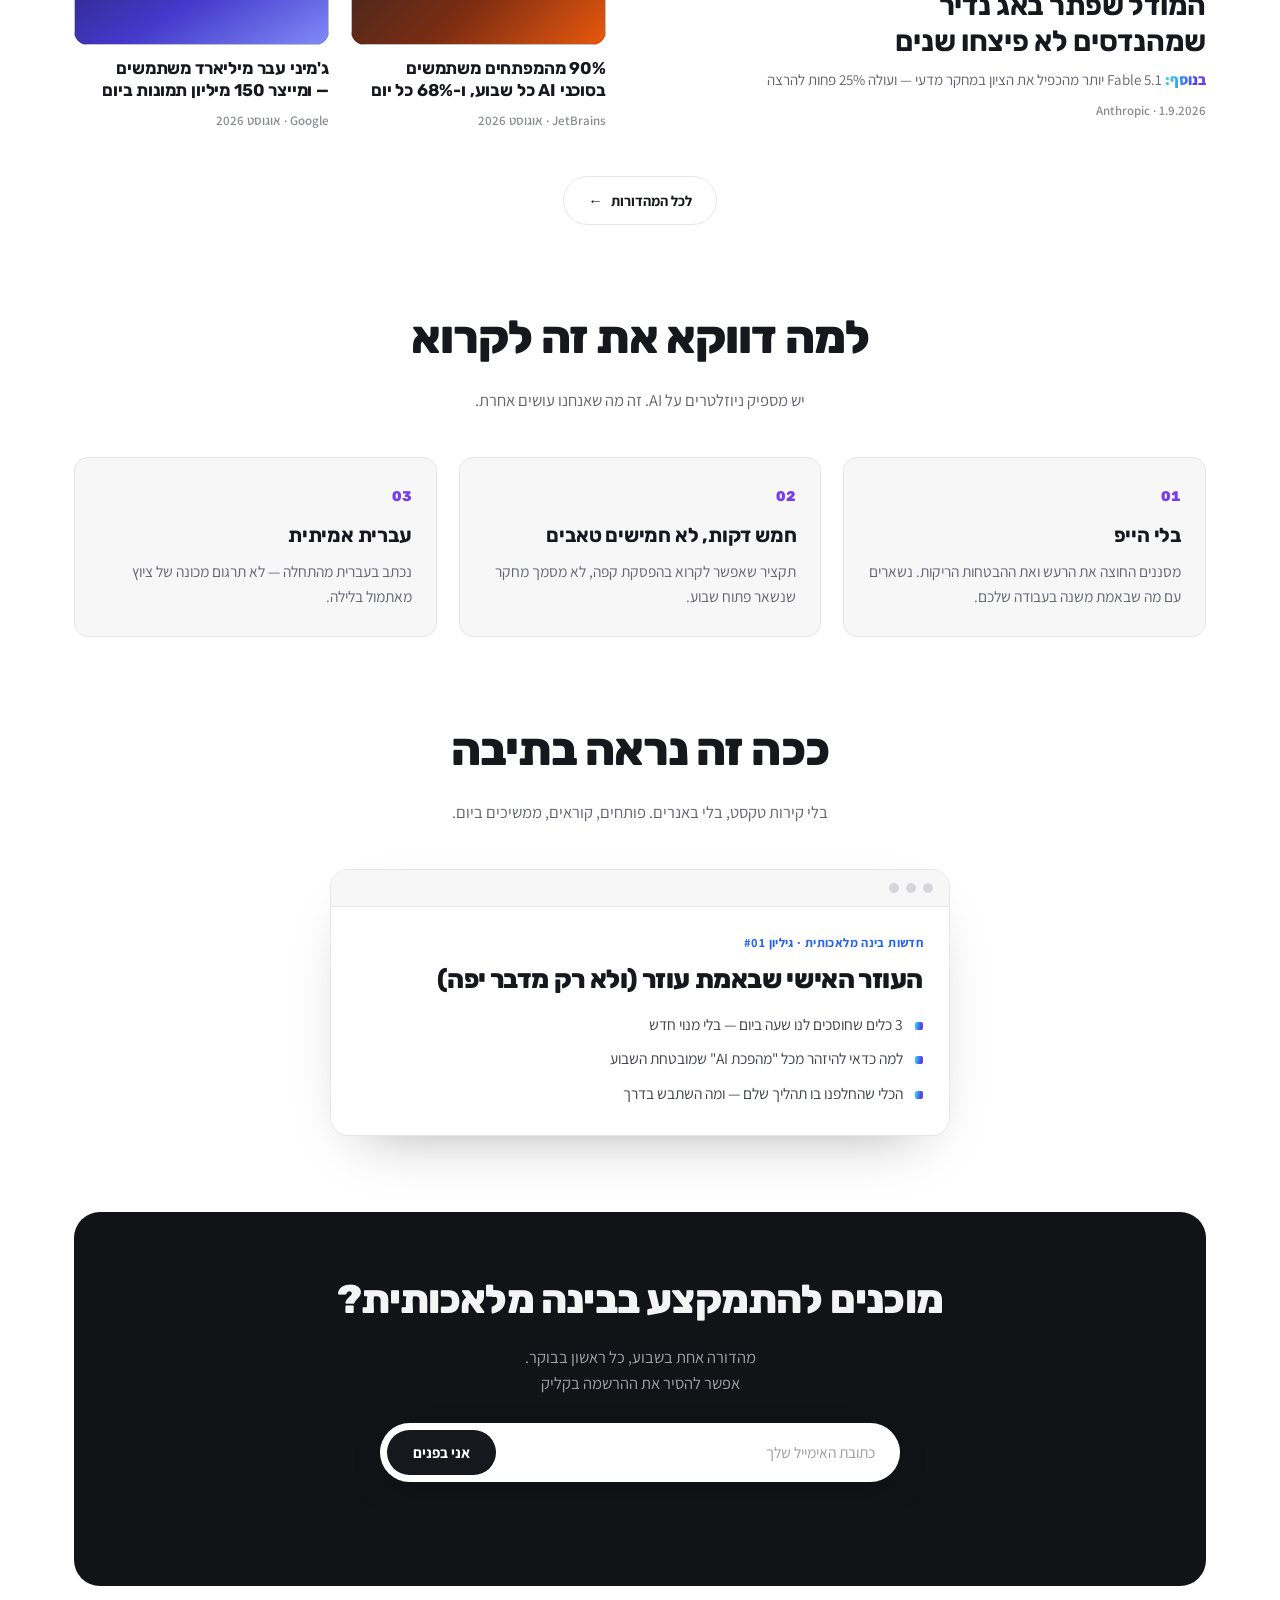
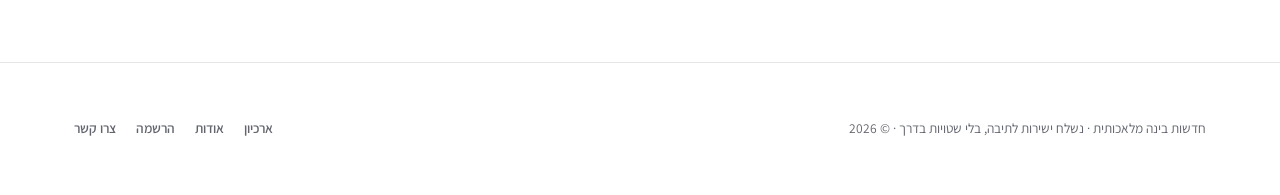
==== commit 1a4934e6: "Mobile: one-line signup pill and a single row of topics The form stacked on phones because "אני בפני" ====
--- a/landing/index.html
+++ b/landing/index.html
@@ -86,7 +86,7 @@
         <form class="signup" id="signup" novalidate>
           <label for="email" class="visually-hidden">כתובת אימייל</label>
           <input type="email" id="email" name="email" placeholder="כתובת האימייל שלך" autocomplete="email" required>
-          <button type="submit">אני בפנים</button>
+          <button type="submit"><span class="lbl-wide">אני בפנים</span><span class="lbl-narrow">שלח ✈️</span></button>
         </form>
         <p class="form-status" role="status" aria-live="polite"></p>
 
@@ -224,7 +224,7 @@
           <form class="signup" novalidate>
             <label for="email-2" class="visually-hidden">כתובת אימייל</label>
             <input type="email" id="email-2" name="email" placeholder="כתובת האימייל שלך" autocomplete="email" required>
-            <button type="submit">אני בפנים</button>
+            <button type="submit"><span class="lbl-wide">אני בפנים</span><span class="lbl-narrow">שלח ✈️</span></button>
           </form>
           <p class="form-status" role="status" aria-live="polite"></p>
         </section>
--- a/landing/styles.css
+++ b/landing/styles.css
@@ -114,7 +114,10 @@
   display:flex; align-items:center; justify-content:space-between; gap:24px;
   height:68px;
 }
-.brand{ display:flex; align-items:center; gap:11px; flex-shrink:0; }
+.brand{
+  display:flex; align-items:center; gap:11px; flex-shrink:0;
+  min-height:44px; padding-block:6px;
+}
 .brand__mark{
   width:32px; height:32px;
   display:block; flex-shrink:0;
@@ -230,6 +233,7 @@
 .signup button:hover{ background:#000; transform:translateY(-1px); }
 .signup button:focus-visible{ outline:2px solid var(--grad-to); outline-offset:3px; }
 .signup.is-done{ display:none; }
+.lbl-narrow{ display:none; }
 
 .form-status{
   margin:14px auto 0; min-height:22px;
@@ -461,11 +465,20 @@
 @media (max-width:640px){
   .hero{ padding:60px 0 68px; }
   .panel{ border-radius:24px 24px 0 0; padding-top:56px; }
-  .signup{ flex-direction:column; border-radius:20px; padding:10px; gap:10px; }
-  .signup input{ width:100%; text-align:center; }
-  .signup button{ width:100%; }
   .closing{ padding:40px 20px; }
   .countdown{ width:100%; }
+
+  /* The form stays a single pill on phones — the short label is what makes it fit. */
+  .lbl-wide{ display:none; }
+  .lbl-narrow{ display:inline; }
+  .signup button{ padding:13px 18px; }
+  .signup input{ padding-inline:14px; }
+
+  /* Drop the sixth topic and tighten the rest so all five hold one row,
+     down to 360px. Left at full size they break 4 + 1 and orphan the last. */
+  .proof__items{ gap:8px; flex-wrap:nowrap; }
+  .proof__items span:last-child{ display:none; }
+  .proof__items span{ font-size:12px; padding:6px 10px; white-space:nowrap; }
 }
 
 
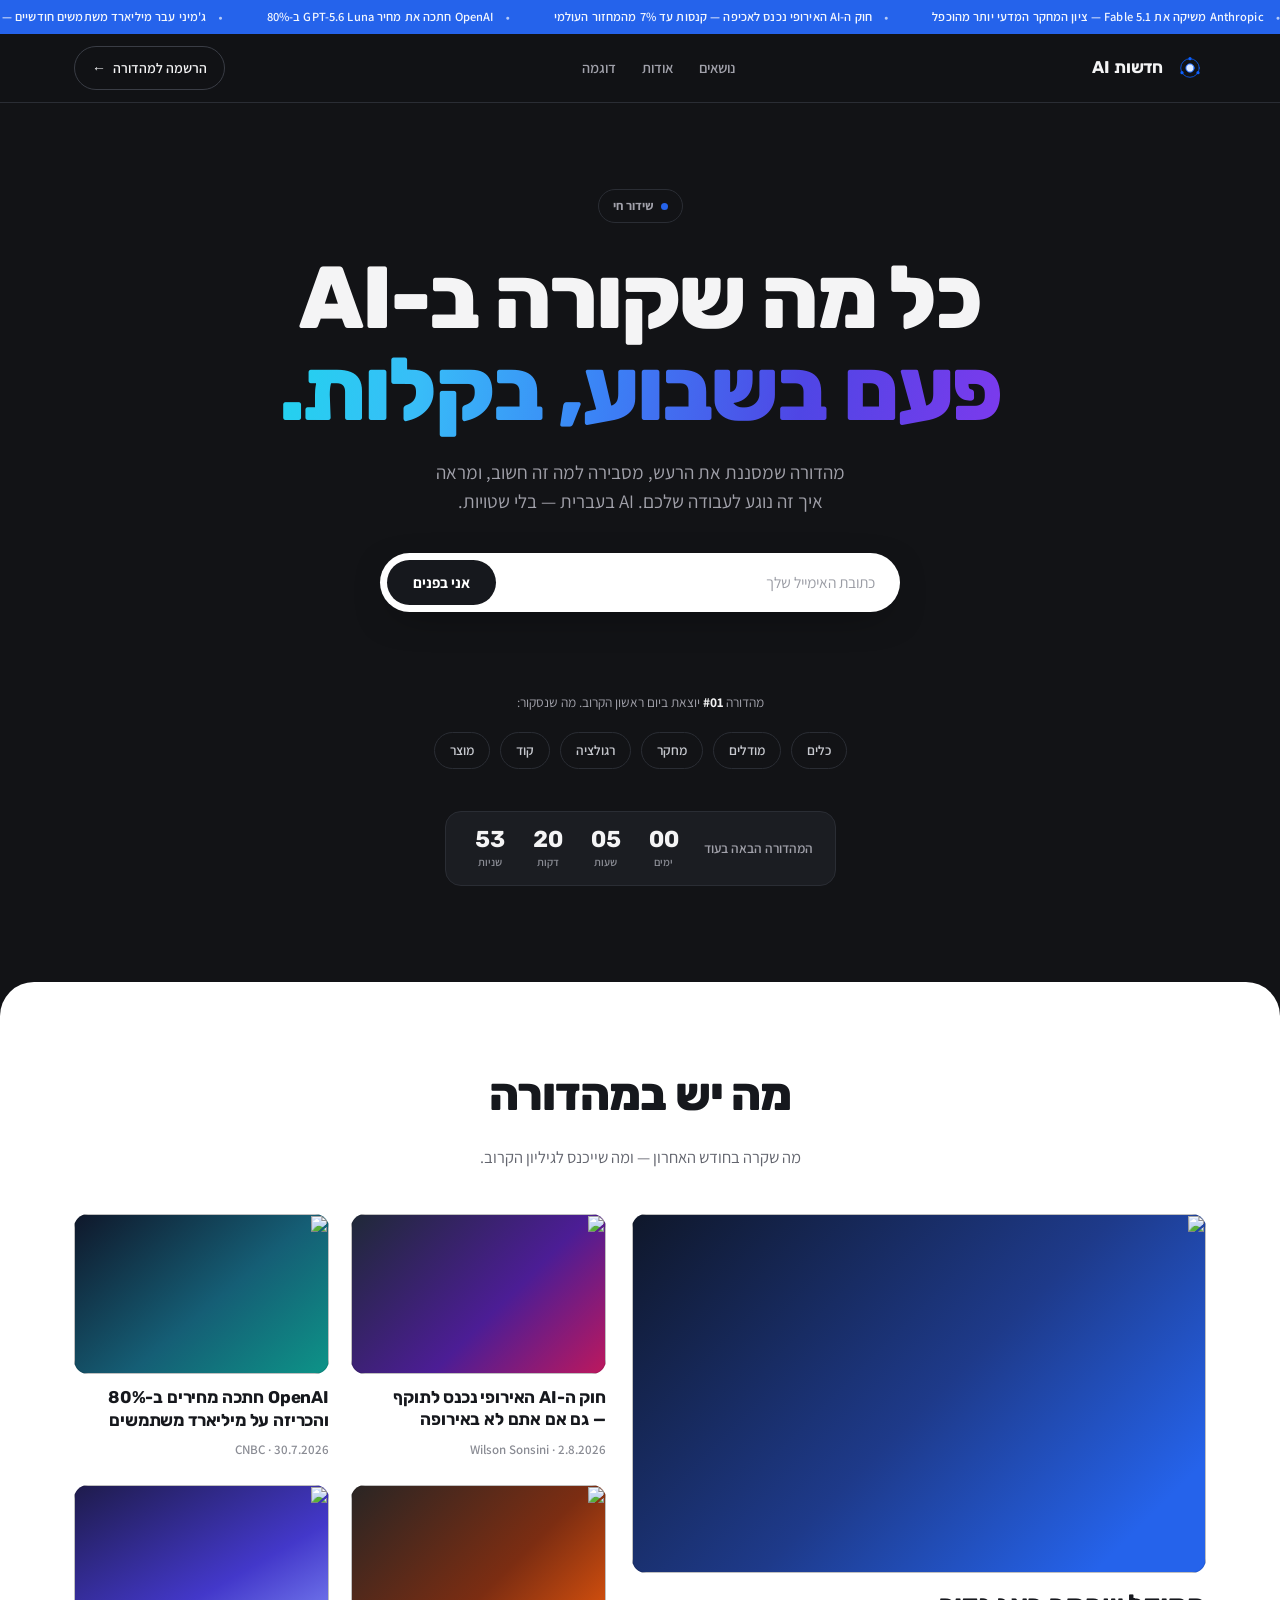
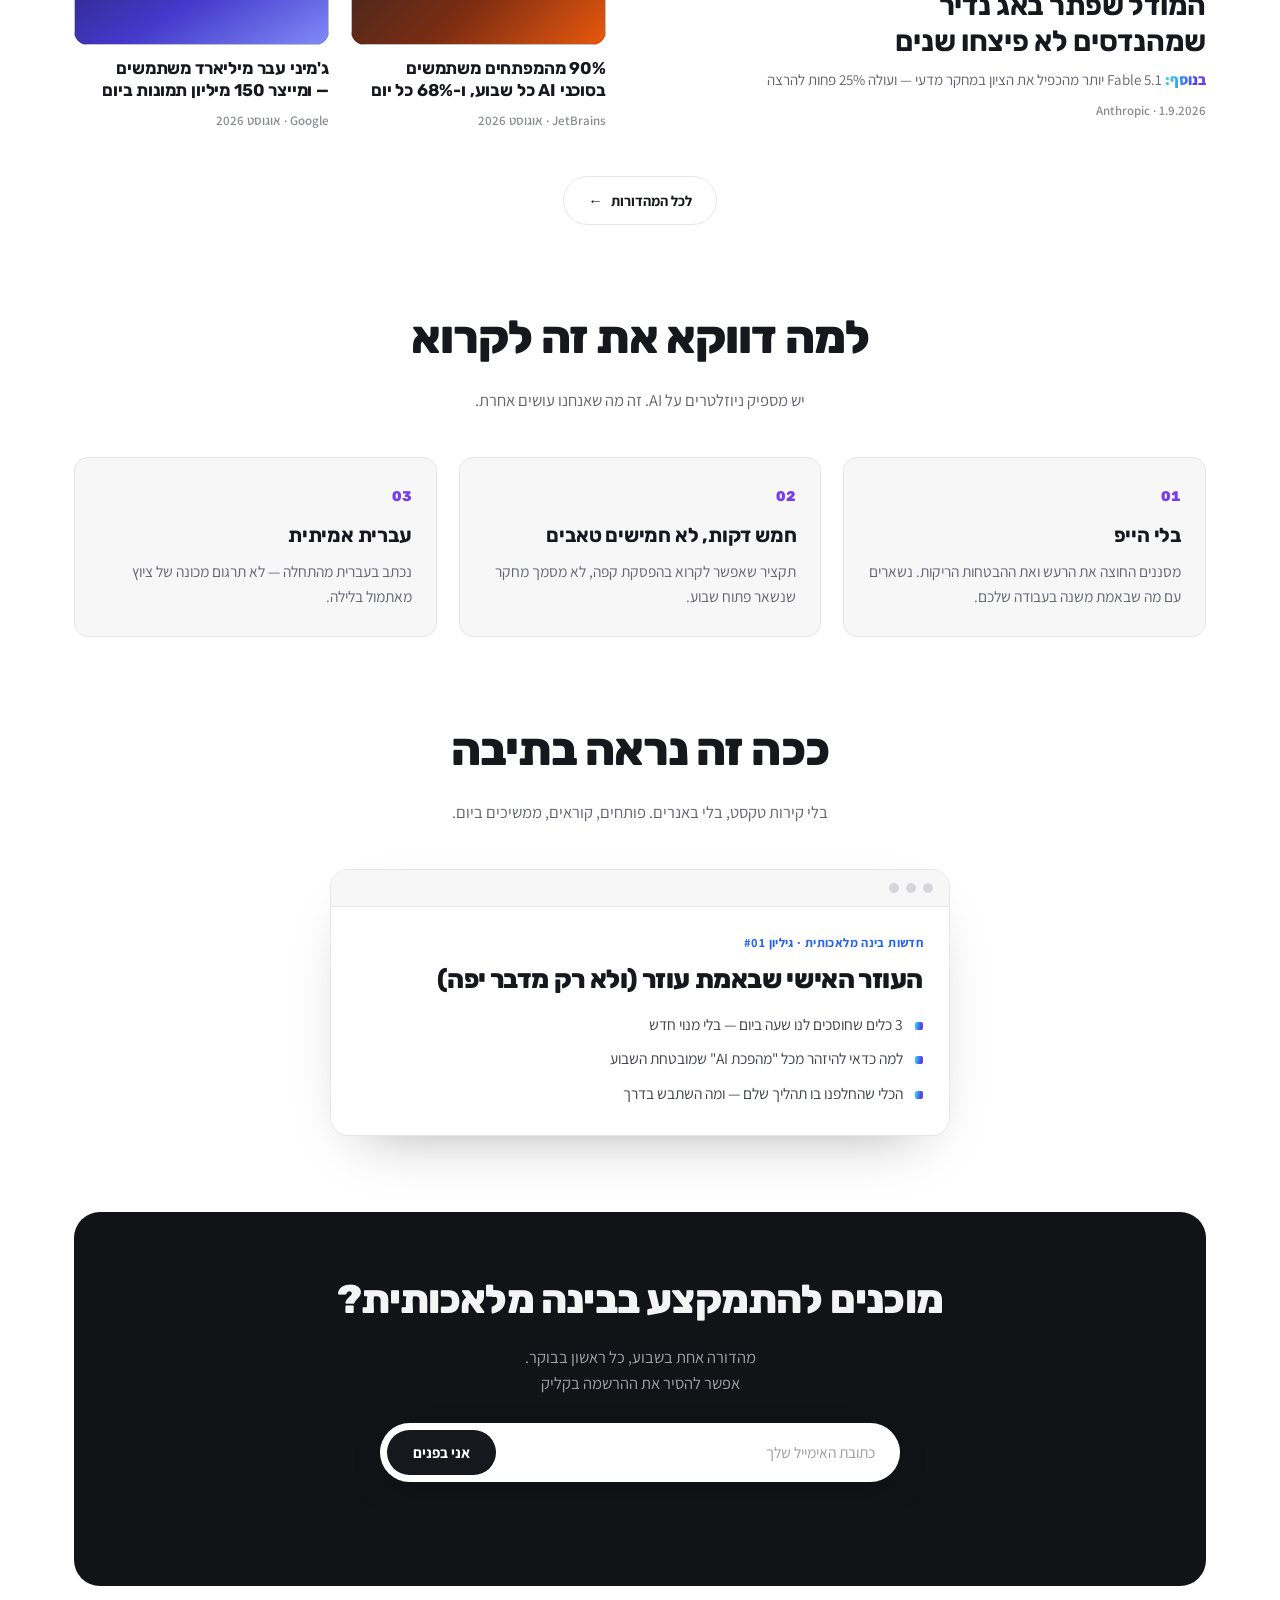
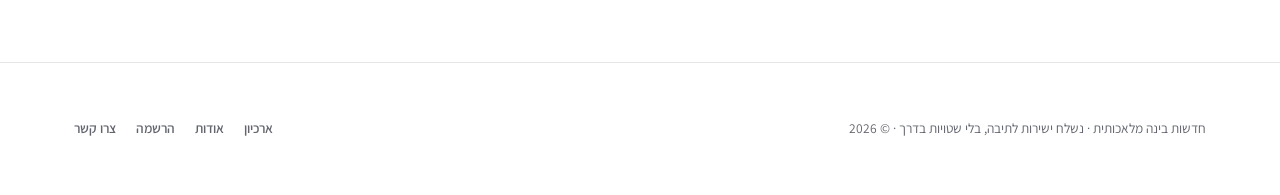
==== commit fd4a8ba2: "Mobile: burger menu, drop the live badge, tighten the fold, narrow the countdown - The header CTA be" ====
--- a/landing/index.html
+++ b/landing/index.html
@@ -63,11 +63,14 @@
         <img class="brand__mark" src="logo.svg" alt="" width="32" height="32">
         <span class="brand__name">חדשות AI</span>
       </a>
-      <div class="nav__links">
+      <div class="nav__links" id="nav-links">
         <a href="#issues">נושאים</a>
         <a href="#about">אודות</a>
         <a href="#preview">דוגמה</a>
       </div>
+      <button class="nav__burger" type="button" aria-label="תפריט" aria-expanded="false" aria-controls="nav-links">
+        <span></span><span></span><span></span>
+      </button>
       <a class="nav__cta" href="#signup">הרשמה למהדורה <span aria-hidden="true">&#8592;</span></a>
     </div>
   </nav>
--- a/landing/styles.css
+++ b/landing/styles.css
@@ -126,6 +126,22 @@
   font-family:var(--font-display); font-weight:700; font-size:17px;
   color:var(--on-ink); letter-spacing:-.01em; white-space:nowrap;
 }
+.nav__burger{
+  display:none;
+  flex-direction:column; justify-content:center; gap:5px;
+  width:44px; height:44px; padding:0 10px;
+  background:transparent; border:0; cursor:pointer;
+}
+.nav__burger span{
+  display:block; height:2px; border-radius:2px; background:var(--on-ink);
+  transition:transform .2s ease, opacity .2s ease;
+}
+.nav__burger[aria-expanded="true"] span:nth-child(1){ transform:translateY(7px) rotate(45deg); }
+.nav__burger[aria-expanded="true"] span:nth-child(2){ opacity:0; }
+.nav__burger[aria-expanded="true"] span:nth-child(3){ transform:translateY(-7px) rotate(-45deg); }
+.nav__burger:focus-visible{ outline:2px solid var(--grad-to); outline-offset:2px; }
+@media (prefers-reduced-motion: reduce){ .nav__burger span{ transition:none; } }
+
 .nav__links{ display:flex; gap:26px; align-items:center; }
 .nav__links a{
   font-size:14.5px; font-weight:600; color:var(--on-ink-muted);
@@ -145,7 +161,25 @@
 .brand:focus-visible{ outline:2px solid var(--grad-to); outline-offset:3px; }
 
 @media (max-width:900px){
-  .nav__links{ display:none; }
+  .nav__burger{ display:flex; }
+  .nav__cta{ display:none; }
+
+  /* .nav is sticky, which positions it, so the panel anchors to it. */
+  .nav__links{
+    display:none;
+    position:absolute; top:100%; inset-inline:0;
+    flex-direction:column; align-items:stretch; gap:0;
+    padding:6px 24px 14px;
+    background:var(--ink-bg);
+    border-bottom:1px solid var(--line-ink);
+  }
+  .nav__links.is-open{ display:flex; }
+  .nav__links a{
+    display:flex; align-items:center; min-height:48px;
+    font-size:16px; color:var(--on-ink);
+    border-top:1px solid var(--line-ink);
+  }
+  .nav__links a:first-child{ border-top:0; }
 }
 /* The short wordmark leaves room for the CTA on ordinary phones; only the
    very narrowest screens still need it out of the way. */
@@ -463,10 +497,23 @@
 .site-footer nav a:focus-visible{ outline:2px solid var(--grad-to); outline-offset:3px; }
 
 @media (max-width:640px){
-  .hero{ padding:60px 0 68px; }
-  .panel{ border-radius:24px 24px 0 0; padding-top:56px; }
+  /* Everything above the fold is pulled in so the white panel and its
+     heading are already visible on a phone's first screen. */
+  .hero{ padding:28px 0 40px; }
+  .hero__badge{ display:none; }
+  .hero__lede{ margin-top:16px; }
+  .signup{ margin-top:22px; }
+  .form-status{ margin-top:10px; }
+  .proof{ margin-top:26px; }
+  .proof__line{ margin-bottom:12px; }
+  /* inline-flex sizes to max-content capped by the available width, so the
+     box stayed full width while its wrapped content needed far less. Capping
+     it makes the label wrap above the digits and the frame hug them. */
+  .countdown{ margin-top:24px; padding:11px 16px; gap:6px; max-width:262px; }
+  .countdown__unit span{ font-size:20px; }
+  .panel{ border-radius:24px 24px 0 0; padding-top:36px; }
+  .section__head{ margin-bottom:28px; }
   .closing{ padding:40px 20px; }
-  .countdown{ width:100%; }
 
   /* The form stays a single pill on phones — the short label is what makes it fit. */
   .lbl-wide{ display:none; }
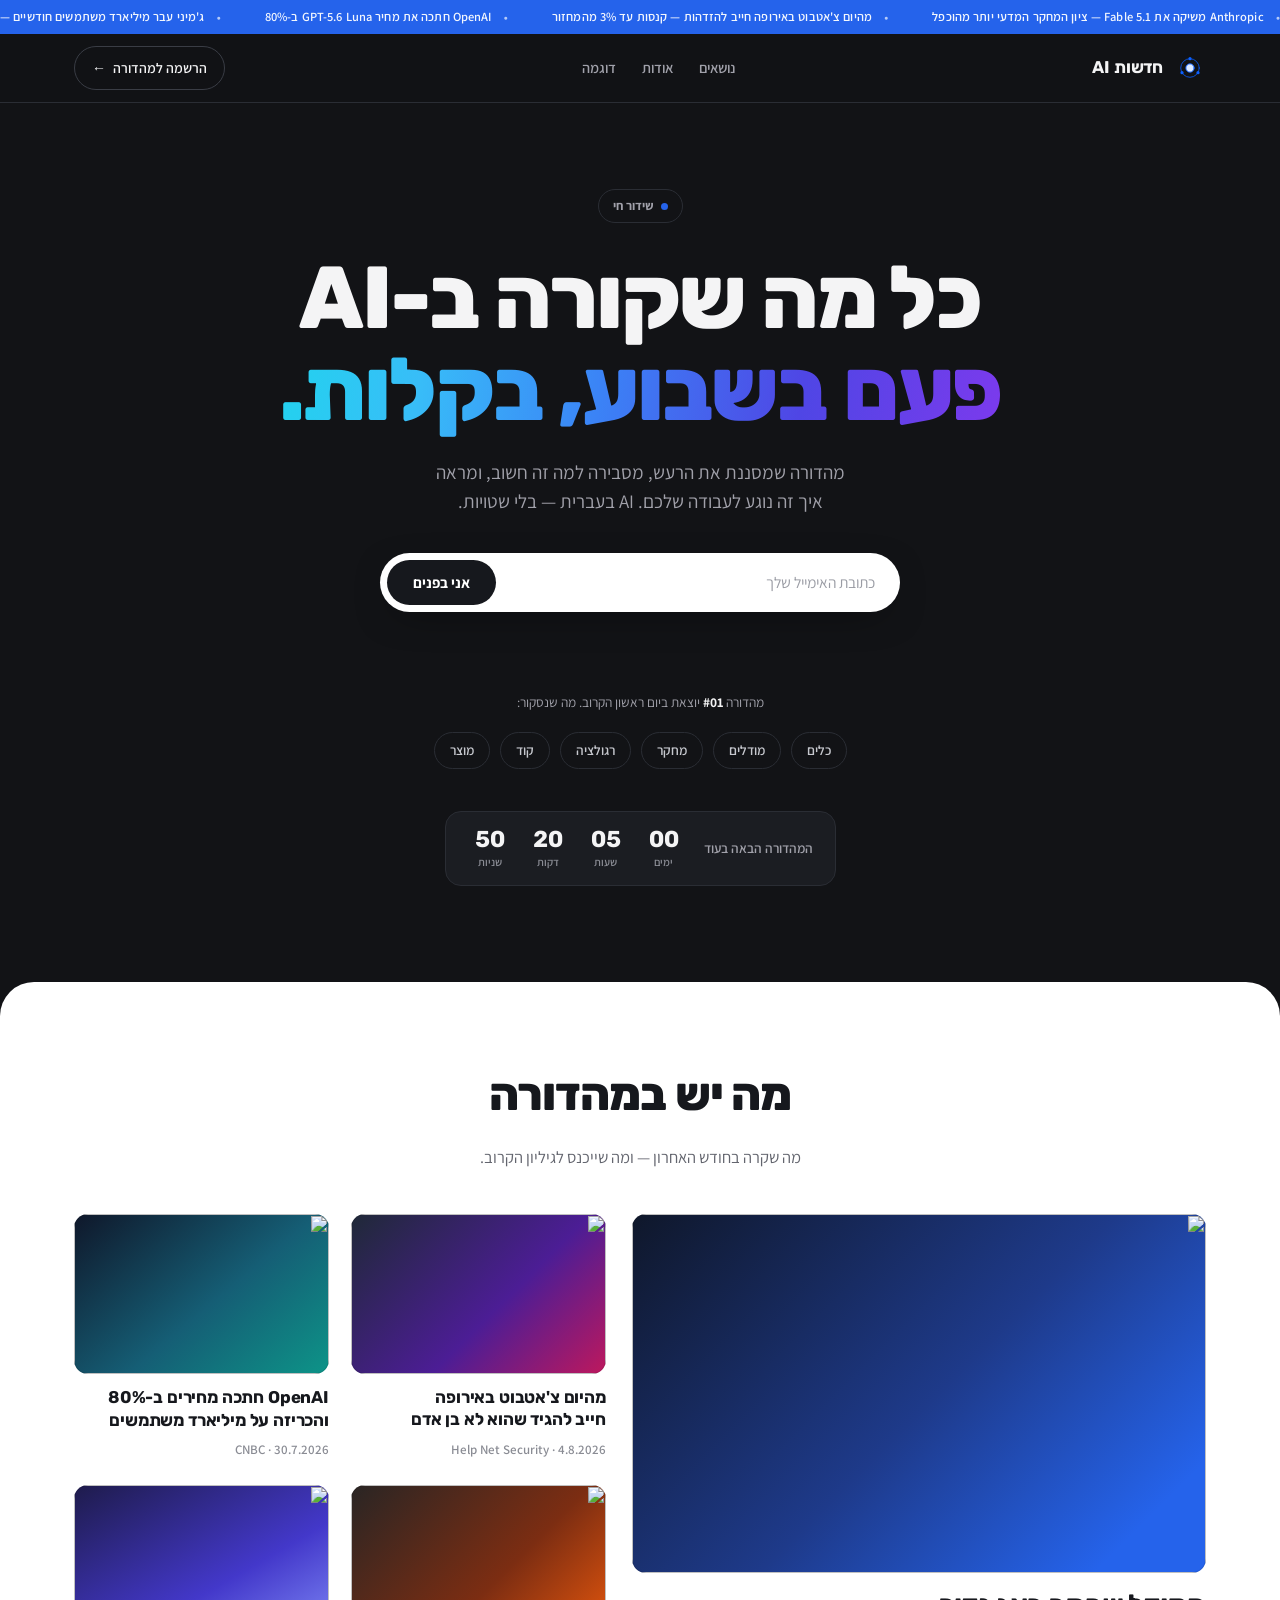
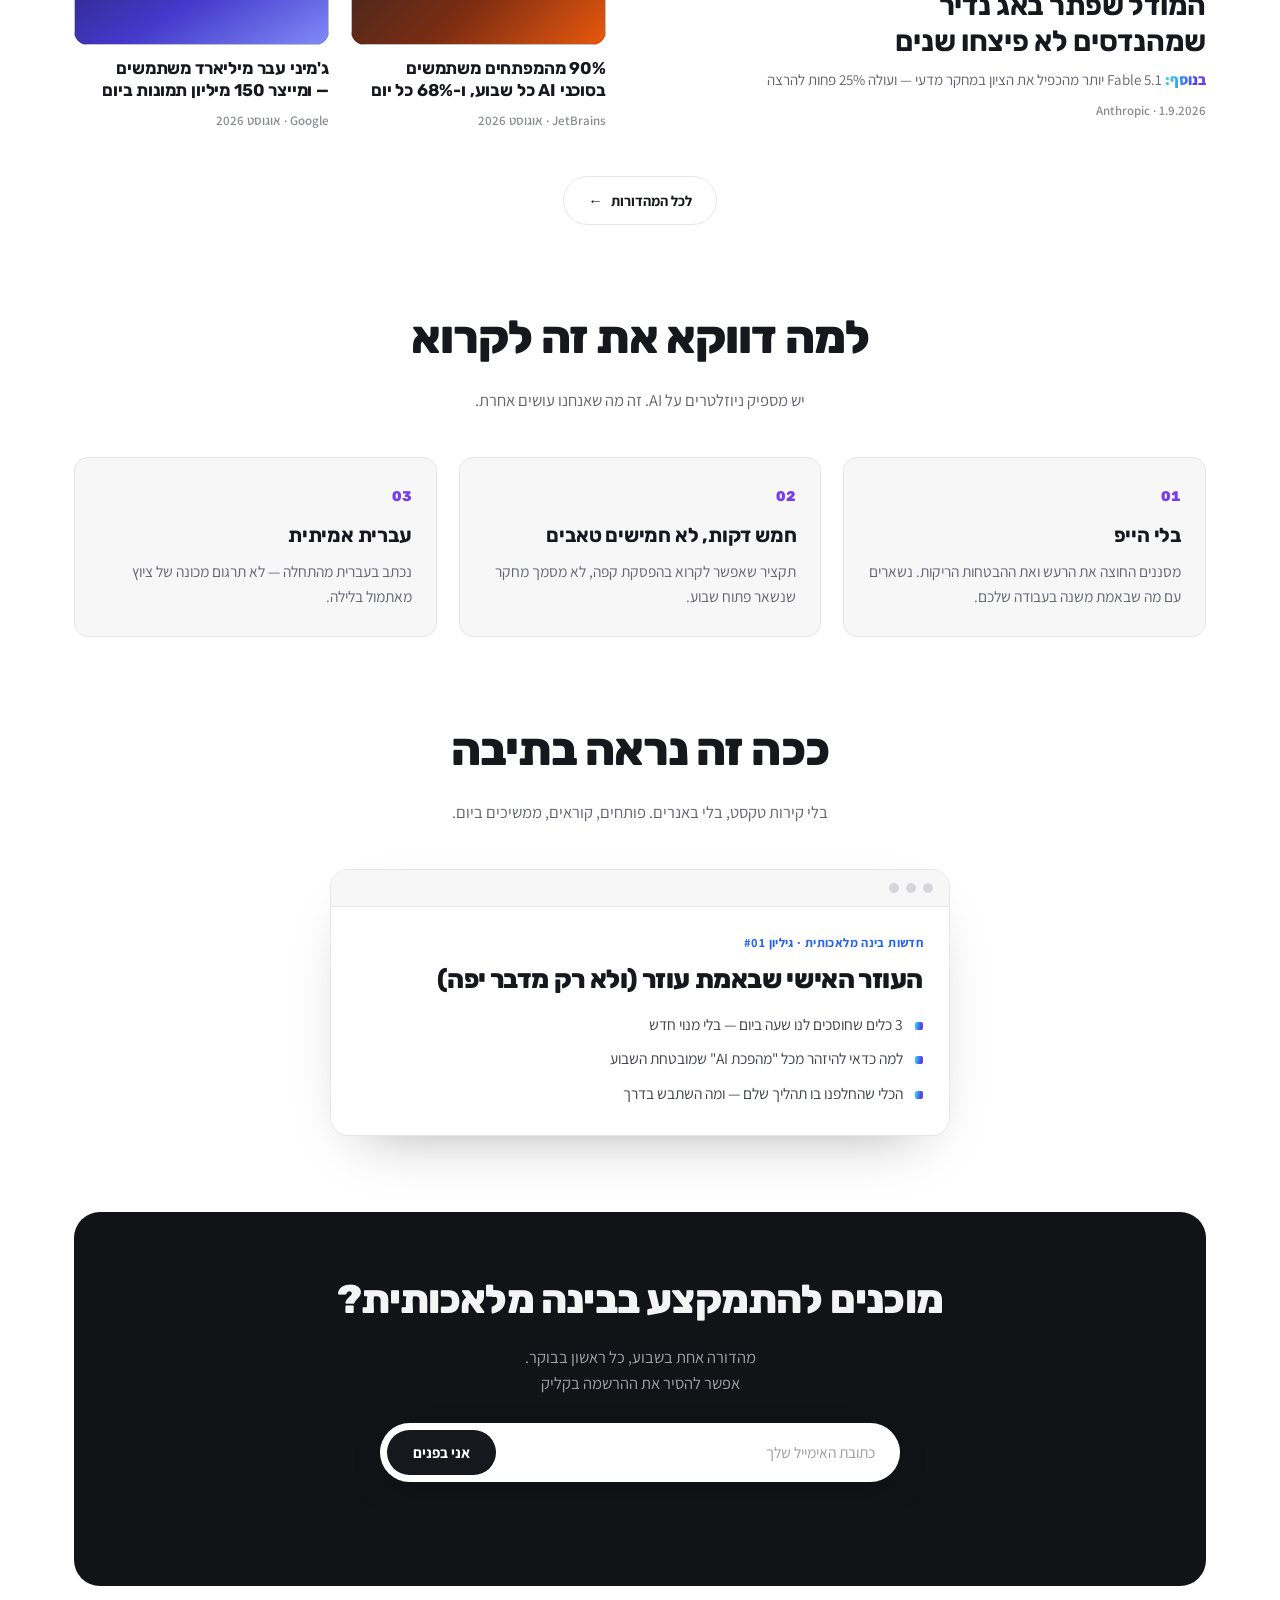
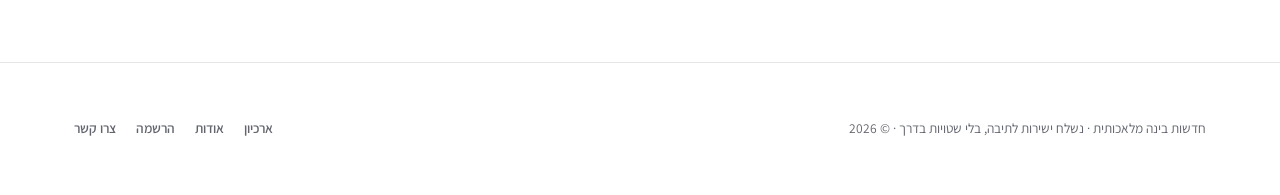
==== commit 8064d1c8: "Replace the regulation card's source, headline and ticker line The Wilson Sonsini og:image was their" ====
--- a/landing/index.html
+++ b/landing/index.html
@@ -45,12 +45,12 @@
   <div class="ticker" aria-label="כותרות מהעולם">
     <div class="ticker__track">
       <span class="ticker__item">Anthropic משיקה את Fable 5.1 — ציון המחקר המדעי יותר מהוכפל</span>
-      <span class="ticker__item">חוק ה-AI האירופי נכנס לאכיפה — קנסות עד 7% מהמחזור העולמי</span>
+      <span class="ticker__item">מהיום צ'אטבוט באירופה חייב להזדהות — קנסות עד 3% מהמחזור</span>
       <span class="ticker__item">OpenAI חתכה את מחיר GPT-5.6 Luna ב-80%</span>
       <span class="ticker__item">ג'מיני עבר מיליארד משתמשים חודשיים — 150 מיליון תמונות ביום</span>
       <span class="ticker__item">90% מהמפתחים המקצועיים כבר עובדים עם סוכני AI</span>
       <span class="ticker__item" aria-hidden="true">Anthropic משיקה את Fable 5.1 — ציון המחקר המדעי יותר מהוכפל</span>
-      <span class="ticker__item" aria-hidden="true">חוק ה-AI האירופי נכנס לאכיפה — קנסות עד 7% מהמחזור העולמי</span>
+      <span class="ticker__item" aria-hidden="true">מהיום צ'אטבוט באירופה חייב להזדהות — קנסות עד 3% מהמחזור</span>
       <span class="ticker__item" aria-hidden="true">OpenAI חתכה את מחיר GPT-5.6 Luna ב-80%</span>
       <span class="ticker__item" aria-hidden="true">ג'מיני עבר מיליארד משתמשים חודשיים — 150 מיליון תמונות ביום</span>
       <span class="ticker__item" aria-hidden="true">90% מהמפתחים המקצועיים כבר עובדים עם סוכני AI</span>
@@ -139,9 +139,9 @@
 
             <div class="issues__side">
               <article class="card card--a">
-                <div class="card__thumb"><img src="https://www.wsgr.com/a/web/adqUPgj69sHwdeb28Nabsb/3z2Nu2/og-0122.jpg" alt="" loading="lazy"></div>
-                <a class="card__title" href="https://www.wsgr.com/en/insights/2026-year-in-preview-ai-regulatory-developments-for-companies-to-watch-out-for.html" target="_blank" rel="noopener noreferrer">חוק ה-AI האירופי נכנס לתוקף — גם אם אתם לא באירופה</a>
-                <p class="card__meta">Wilson Sonsini · 2.8.2026</p>
+                <div class="card__thumb"><img src="https://img.helpnetsecurity.com/wp-content/uploads/2026/01/21142123/eu-people-1500.webp" alt="" loading="lazy"></div>
+                <a class="card__title" href="https://www.helpnetsecurity.com/2026/08/04/eu-ai-act-enforcement-ai-models/" target="_blank" rel="noopener noreferrer">מהיום צ'אטבוט באירופה חייב להגיד שהוא לא בן אדם</a>
+                <p class="card__meta">Help Net Security · 4.8.2026</p>
               </article>
 
               <article class="card card--b">
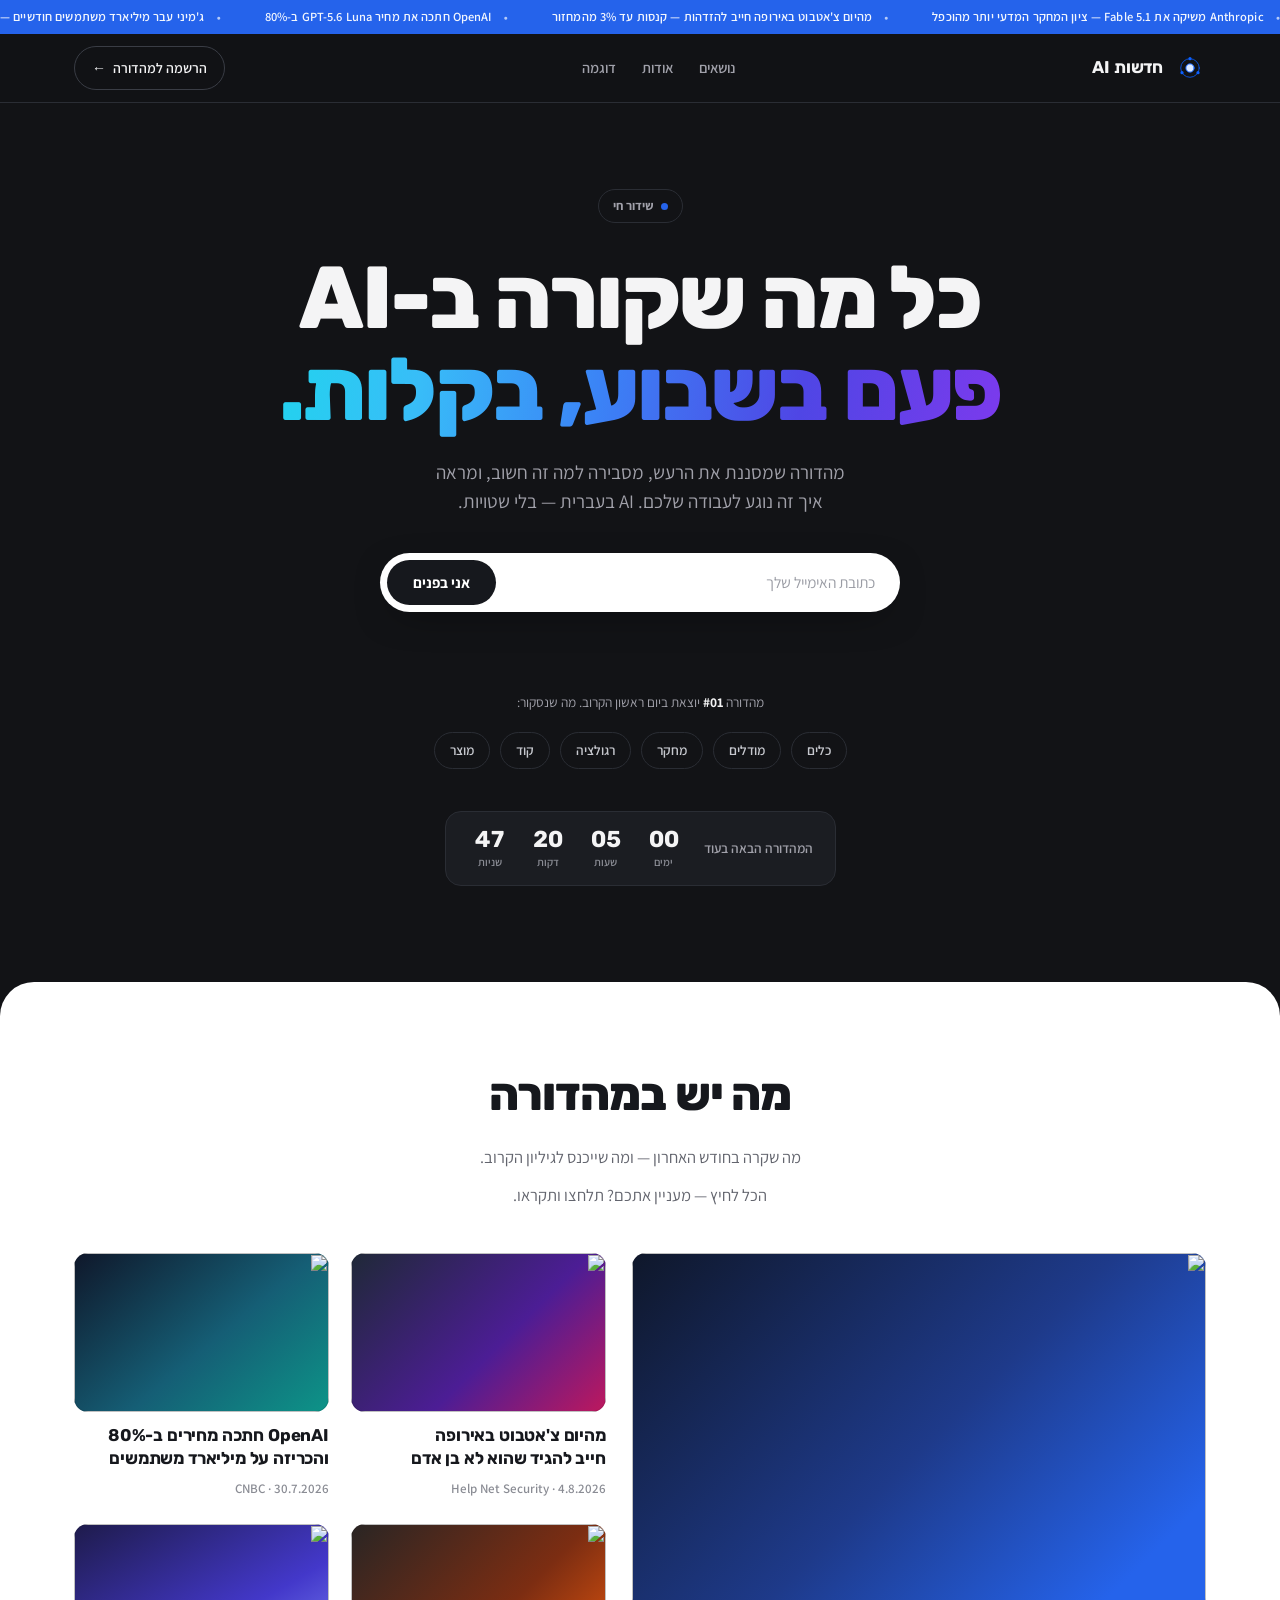
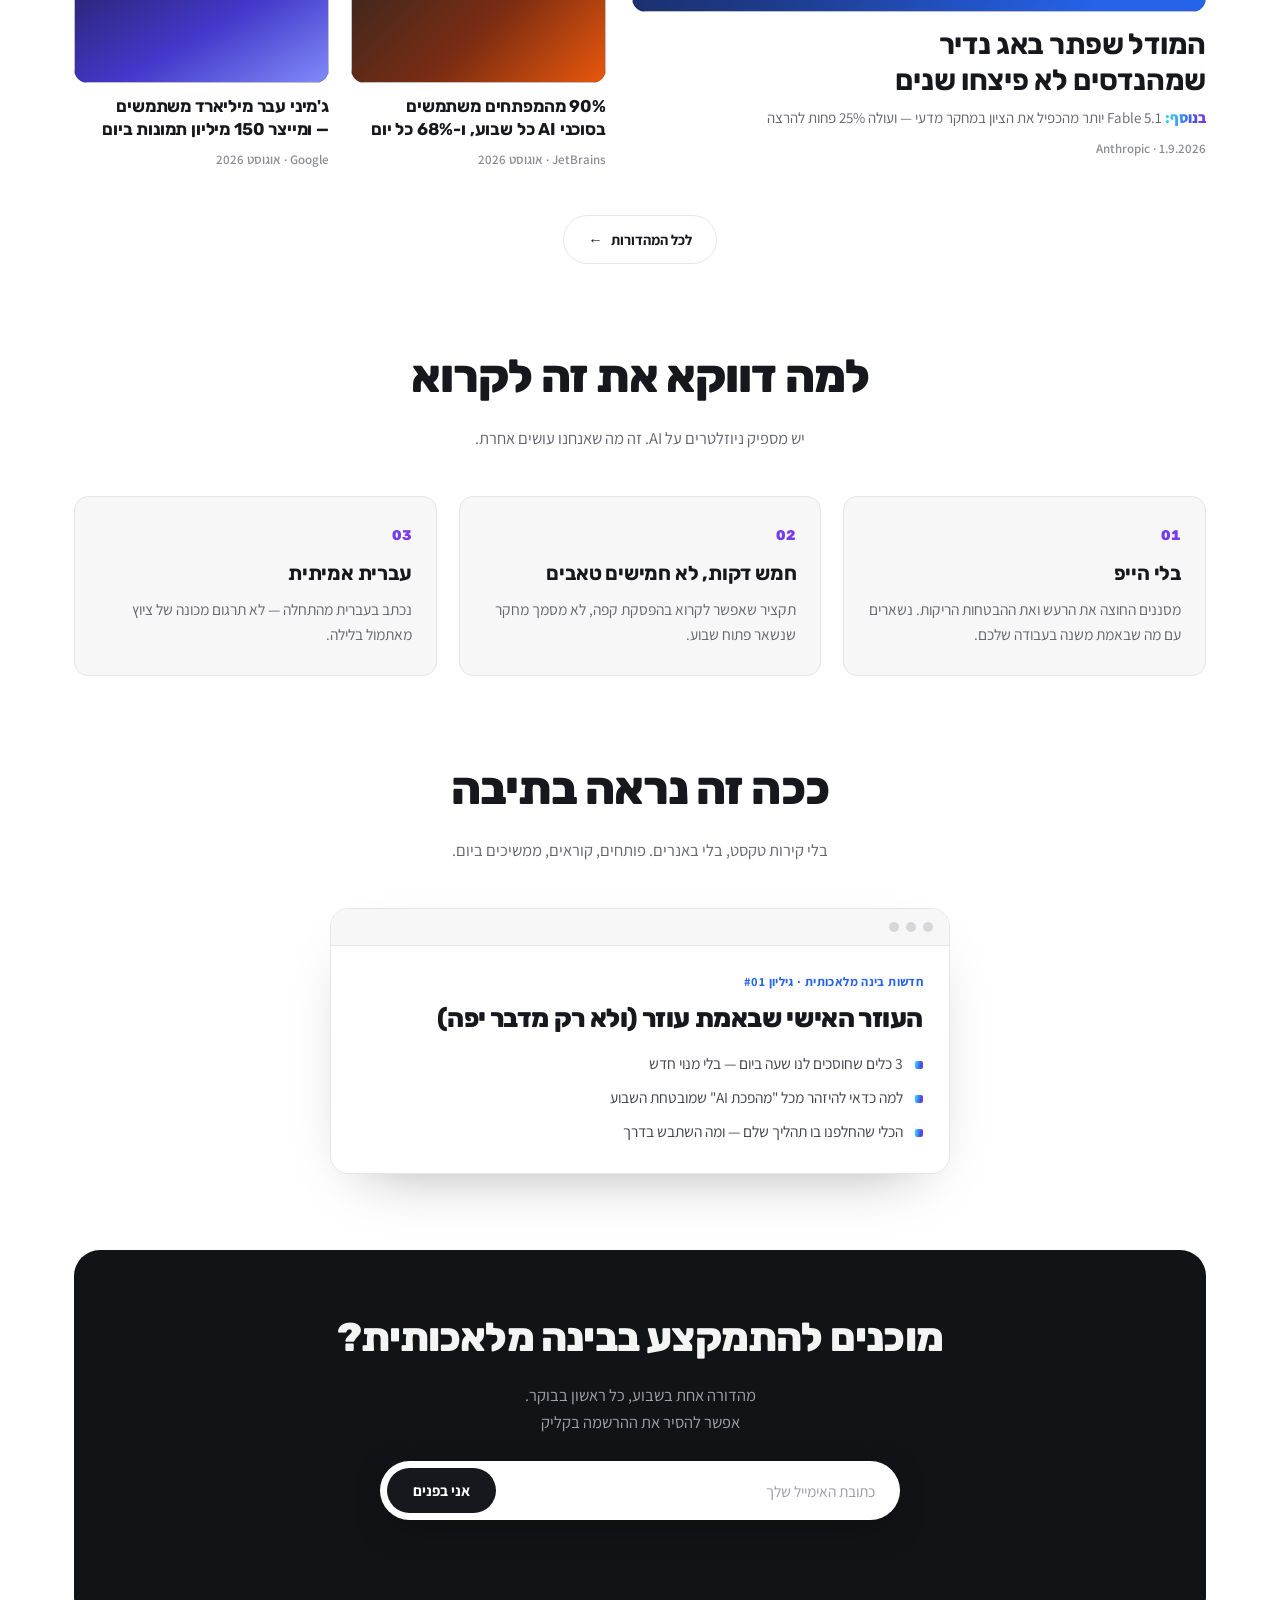
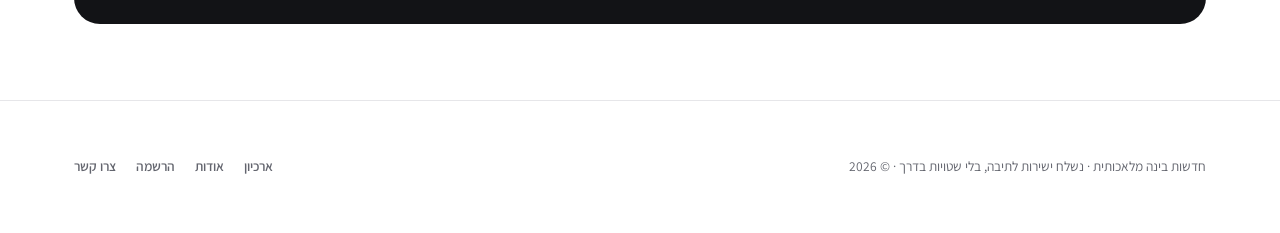
==== commit 33357112: "Tell readers the cards are clickable A sibling paragraph in the same section head, so it inherits th" ====
--- a/landing/index.html
+++ b/landing/index.html
@@ -126,6 +126,7 @@
           <div class="section__head">
             <h2>מה יש במהדורה</h2>
             <p>מה שקרה בחודש האחרון — ומה שייכנס לגיליון הקרוב.</p>
+            <p>הכל לחיץ — מעניין אתכם? תלחצו ותקראו.</p>
           </div>
 
 
--- a/landing/styles.css
+++ b/landing/styles.css
@@ -523,6 +523,38 @@
 
   /* Drop the sixth topic and tighten the rest so all five hold one row,
      down to 360px. Left at full size they break 4 + 1 and orphan the last. */
+  /* ---- Carousels ----
+     The side articles and the three reasons become swipeable rows on phones.
+     A sliver of the next card stays visible, which is what tells you the row
+     scrolls. Native scroll-snap only — no JS.
+     No full-bleed here: padding on an RTL scroll container leaves the first
+     card resting flush to the screen edge, out of line with the featured card
+     above it. Staying inside .wrap keeps every card on the same margin. */
+  .issues__side,
+  .values{
+    display:flex;
+    grid-template-columns:none;
+    overflow-x:auto;
+    -webkit-overflow-scrolling:touch;
+    scroll-snap-type:x mandatory;
+    gap:14px;
+    min-width:0;
+    scrollbar-width:none;
+  }
+  .issues__side::-webkit-scrollbar,
+  .values::-webkit-scrollbar{ display:none; }
+
+  .issues__side > .card,
+  .values > .value{
+    flex:0 0 80%;
+    scroll-snap-align:start;
+    min-width:0;
+  }
+
+  /* balance evens out line lengths, which left headlines short of the frame.
+     On phones the lines should simply fill before they wrap. */
+  .card__title{ text-wrap:wrap; }
+
   .proof__items{ gap:8px; flex-wrap:nowrap; }
   .proof__items span:last-child{ display:none; }
   .proof__items span{ font-size:12px; padding:6px 10px; white-space:nowrap; }
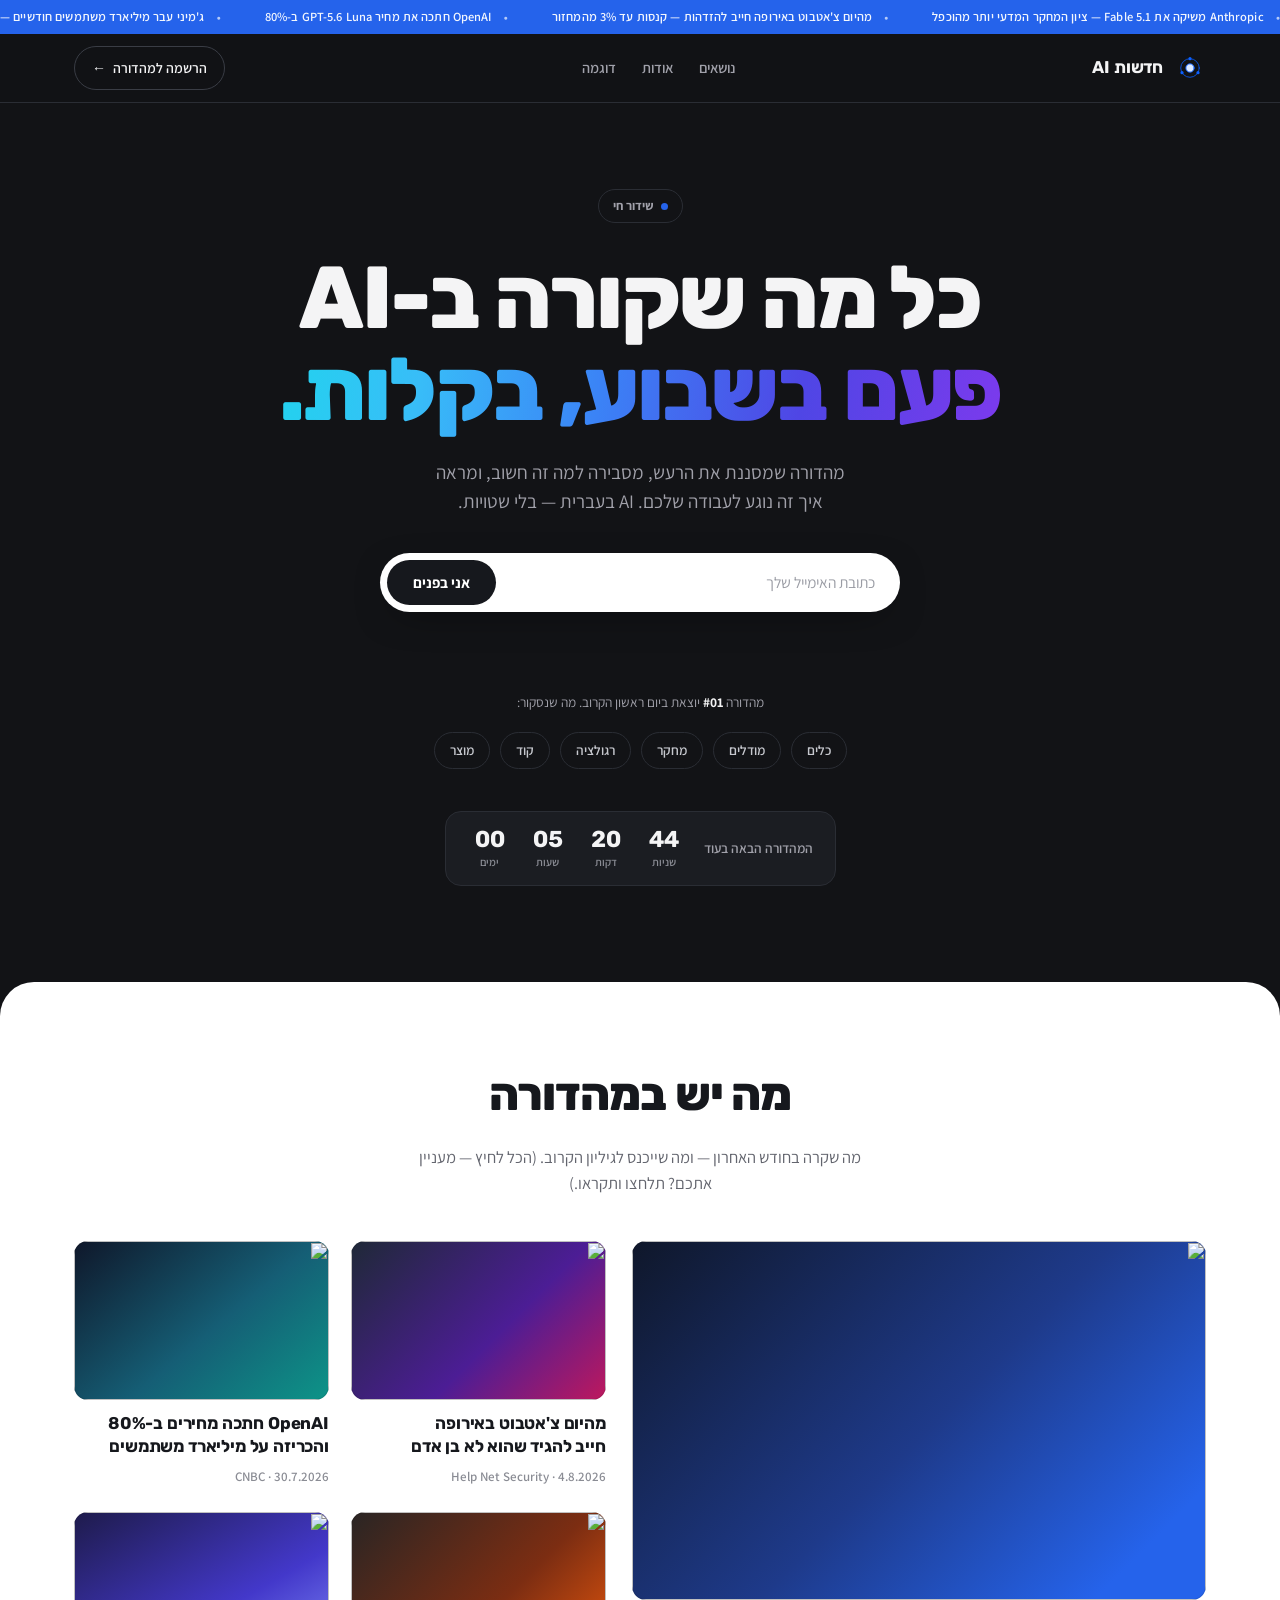
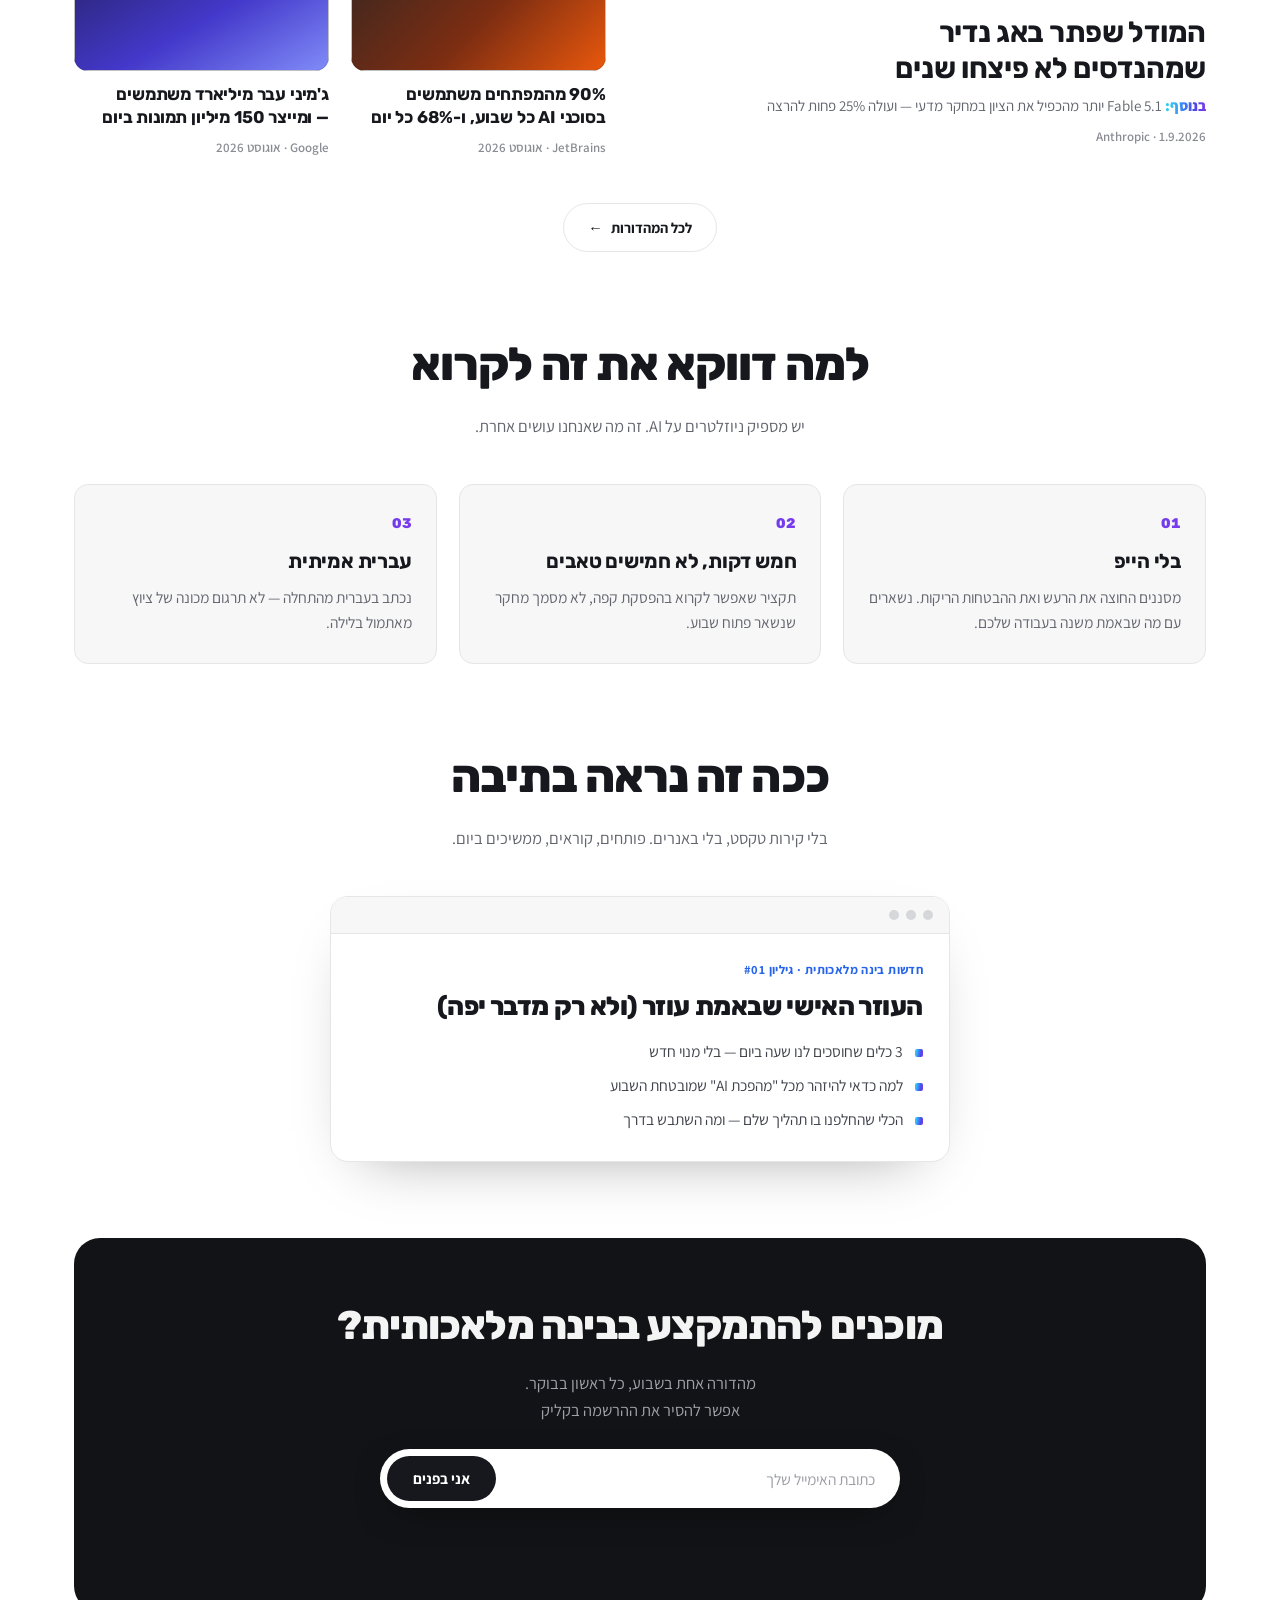
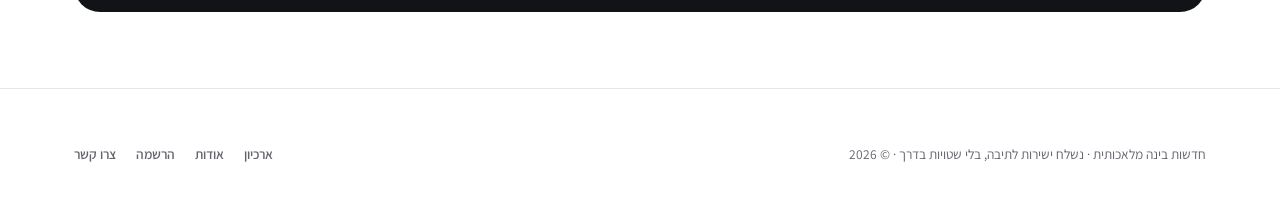
==== commit 65fbc308: "Countdown reads days to seconds left to right; merge the section subtitle The countdown row flips to" ====
--- a/landing/index.html
+++ b/landing/index.html
@@ -125,8 +125,7 @@
         <div class="wrap">
           <div class="section__head">
             <h2>מה יש במהדורה</h2>
-            <p>מה שקרה בחודש האחרון — ומה שייכנס לגיליון הקרוב.</p>
-            <p>הכל לחיץ — מעניין אתכם? תלחצו ותקראו.</p>
+            <p>מה שקרה בחודש האחרון — ומה שייכנס לגיליון הקרוב. (הכל לחיץ — מעניין אתכם? תלחצו ותקראו.)</p>
           </div>
 
 
--- a/landing/styles.css
+++ b/landing/styles.css
@@ -300,7 +300,10 @@
   background:var(--ink-bg-soft);
 }
 .countdown__label{ font-size:13.5px; color:var(--on-ink-muted); font-weight:600; }
-.countdown__digits{ display:flex; gap:14px; }
+/* Largest unit on the left, like most countdowns. Flipping the direction of
+   this one row does it without reversing the markup, so the DOM stays in
+   logical order and a screen reader still reads days through seconds. */
+.countdown__digits{ display:flex; gap:14px; direction:ltr; }
 .countdown__unit{ display:flex; flex-direction:column; align-items:center; min-width:44px; }
 .countdown__unit span{
   font-family:var(--font-display); font-weight:700; font-size:23px; color:var(--on-ink);
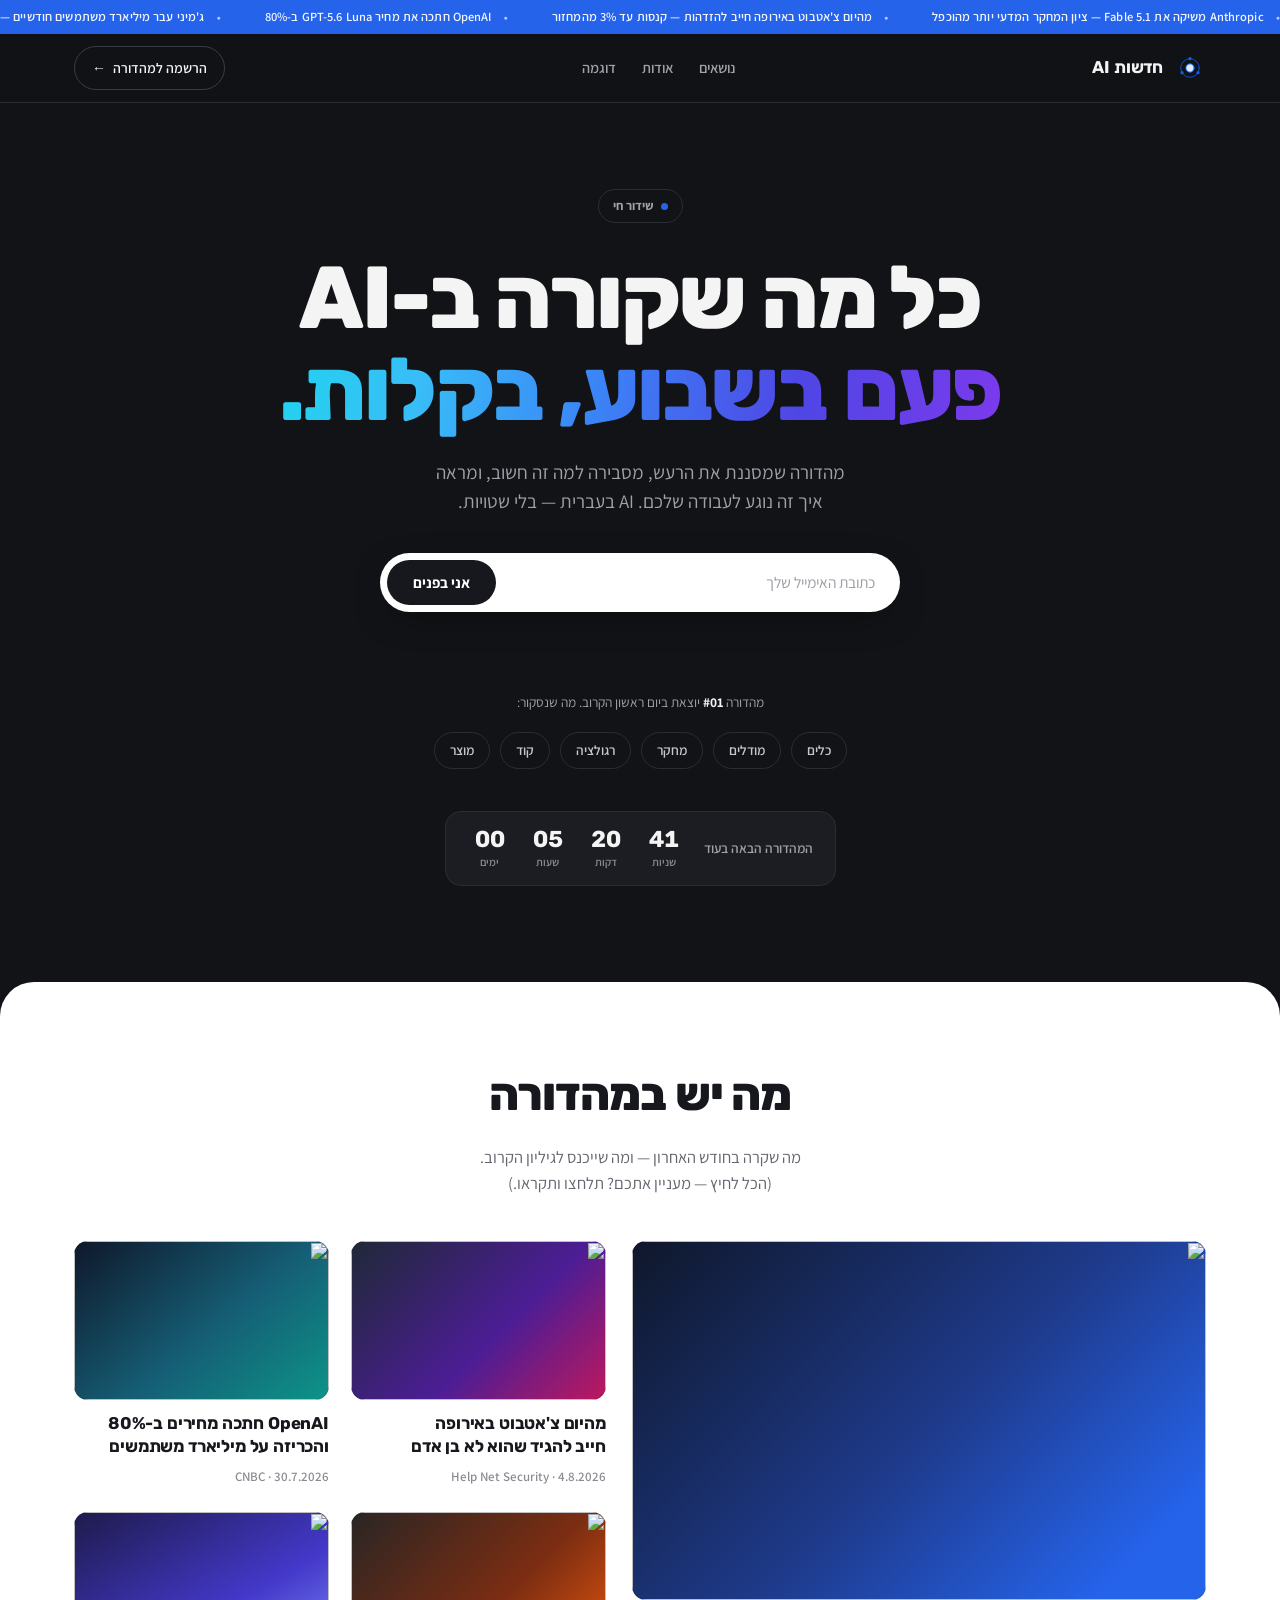
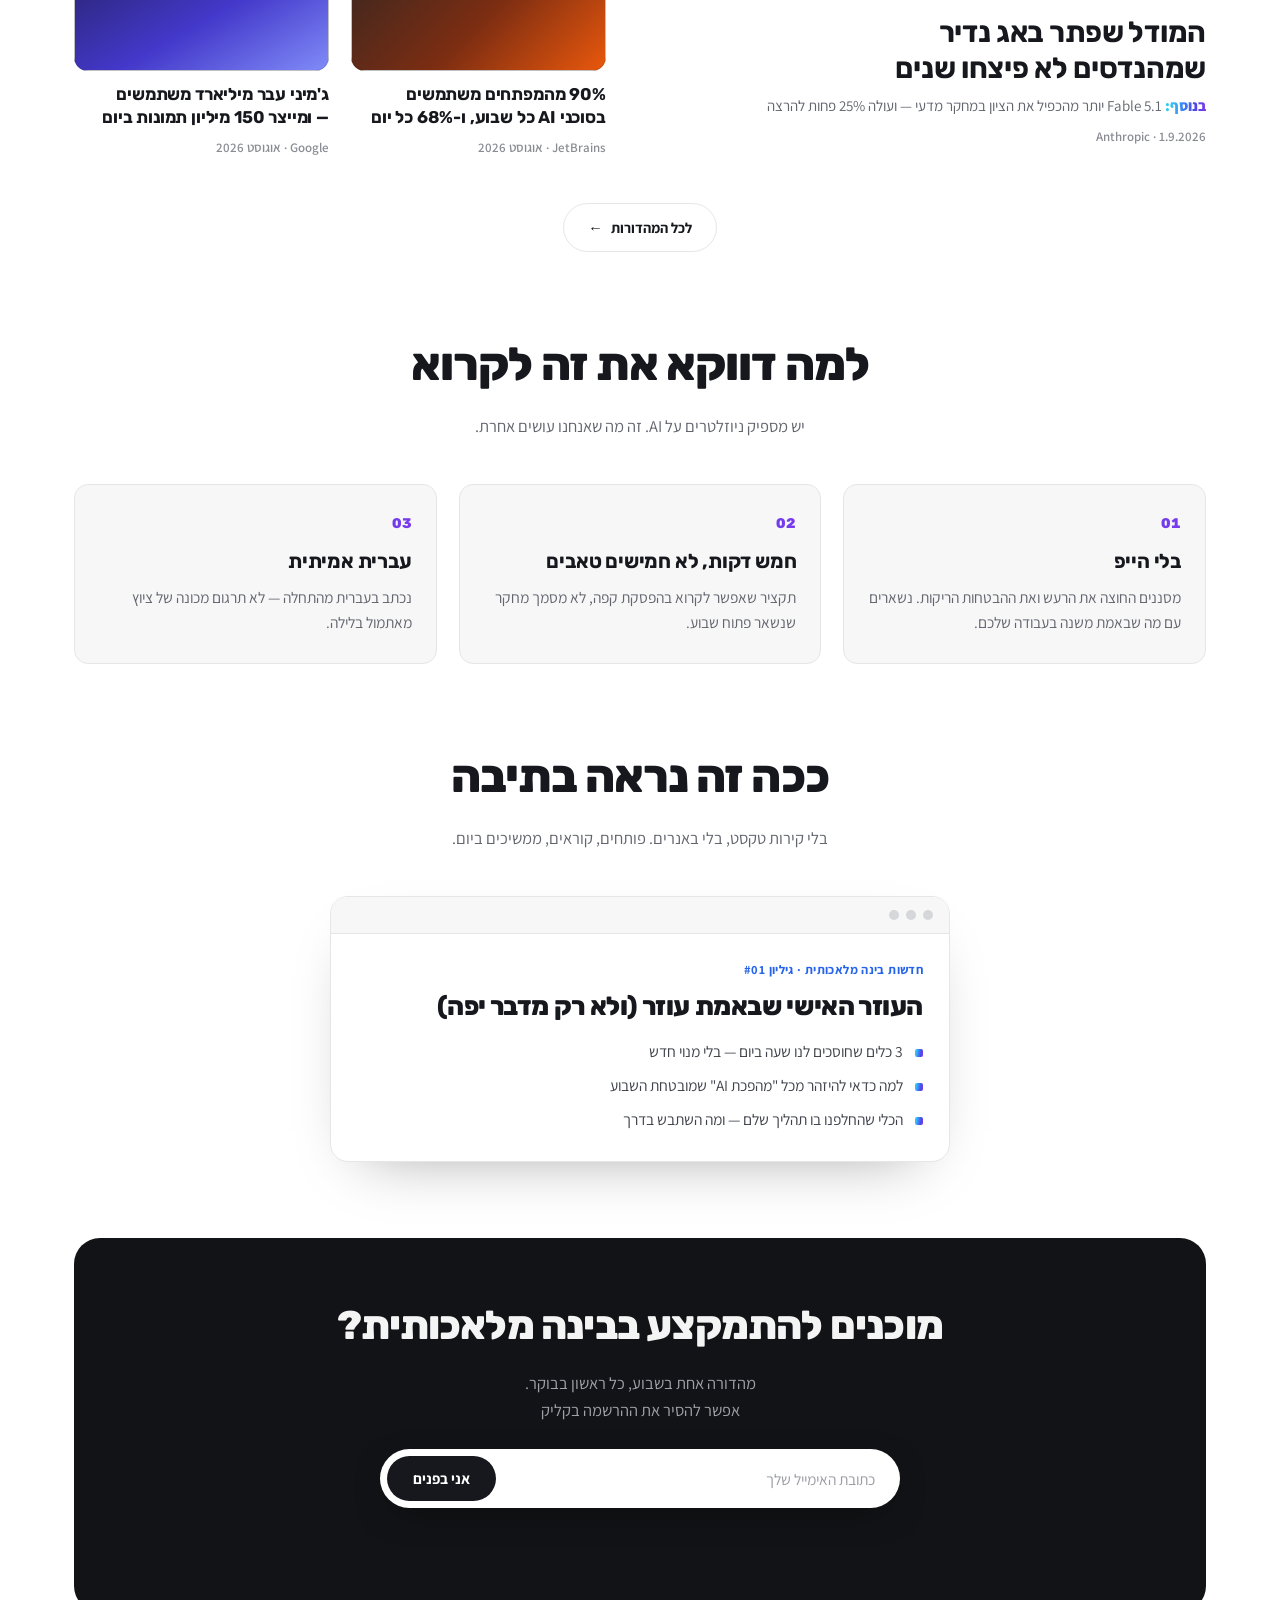
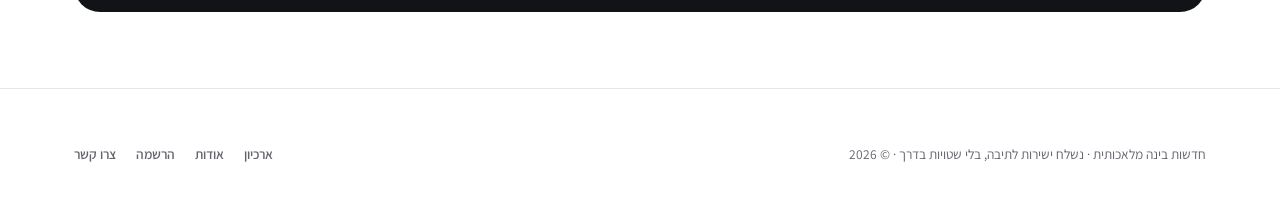
==== commit 08013a6c: "Break the clickable aside onto its own line Still one paragraph, so the two lines stay tight, but th" ====
--- a/landing/index.html
+++ b/landing/index.html
@@ -125,7 +125,7 @@
         <div class="wrap">
           <div class="section__head">
             <h2>מה יש במהדורה</h2>
-            <p>מה שקרה בחודש האחרון — ומה שייכנס לגיליון הקרוב. (הכל לחיץ — מעניין אתכם? תלחצו ותקראו.)</p>
+            <p>מה שקרה בחודש האחרון — ומה שייכנס לגיליון הקרוב.<br>(הכל לחיץ — מעניין אתכם? תלחצו ותקראו.)</p>
           </div>
 
 
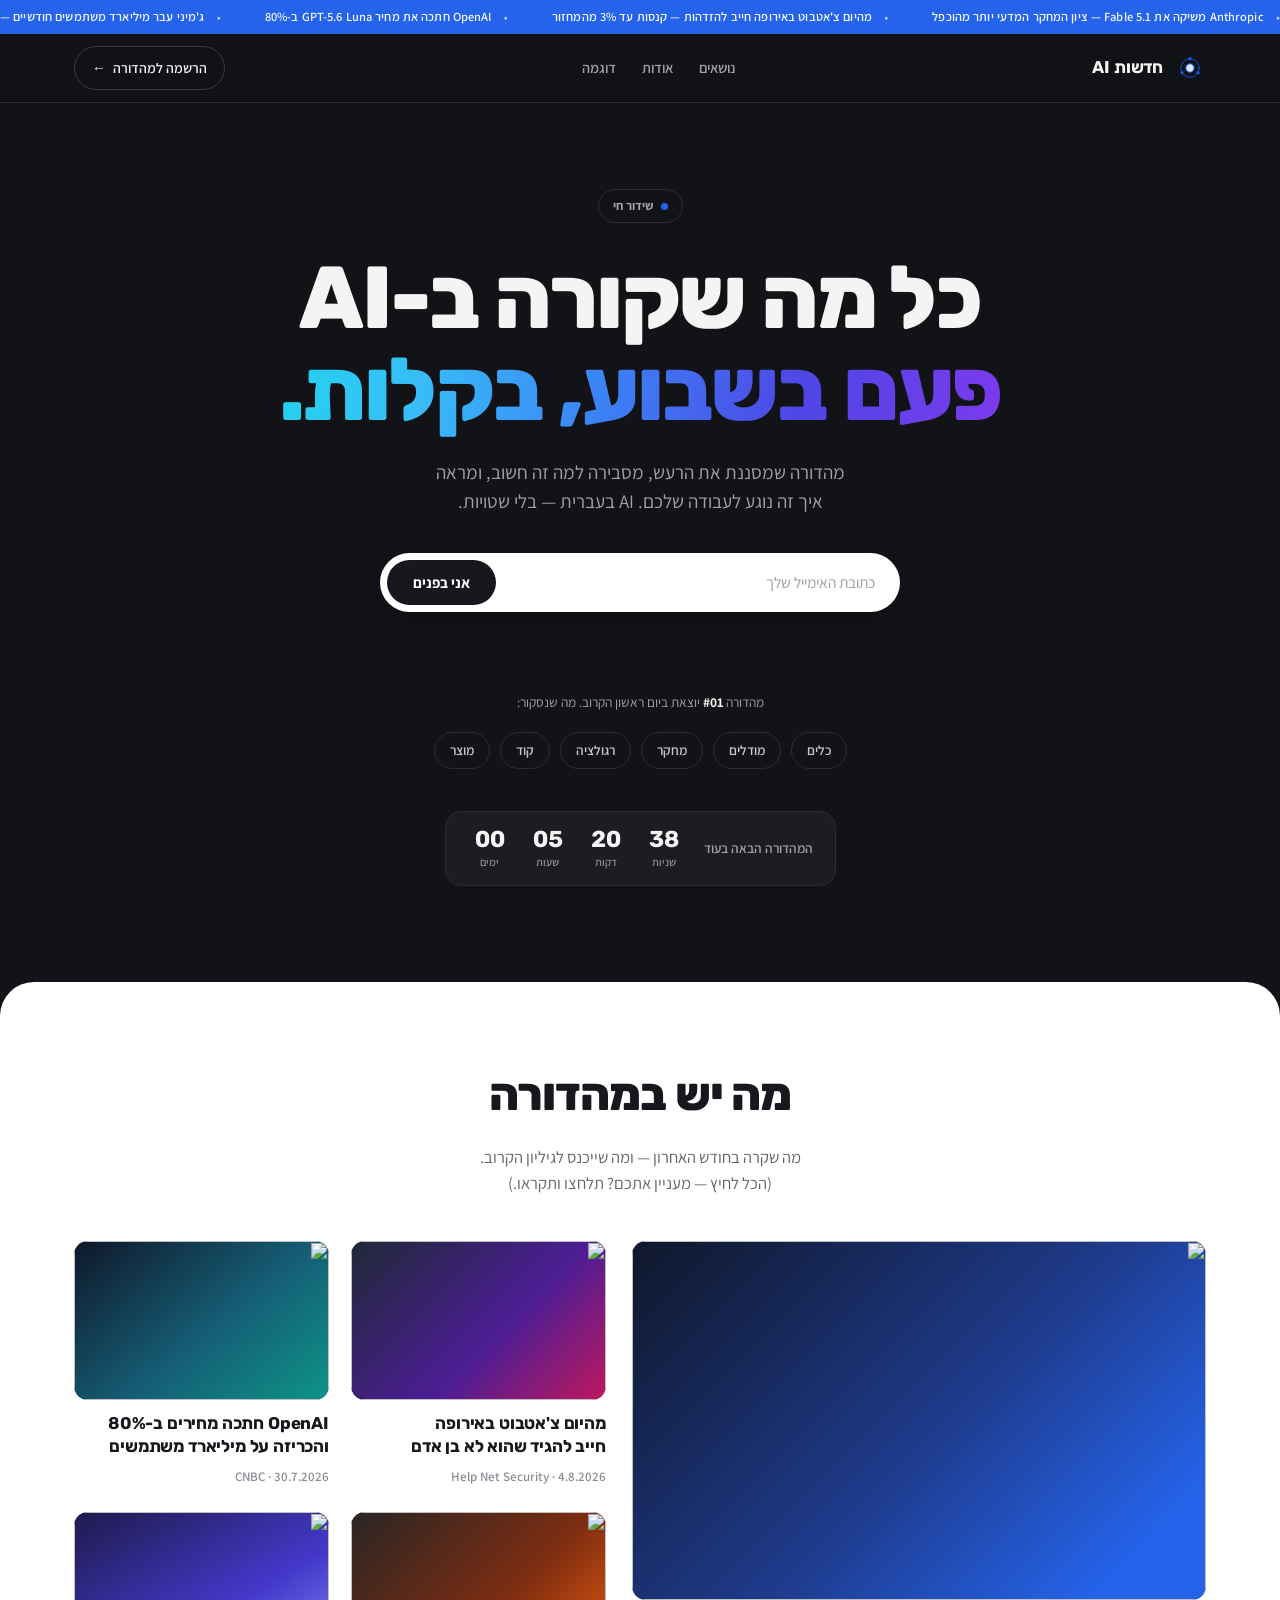
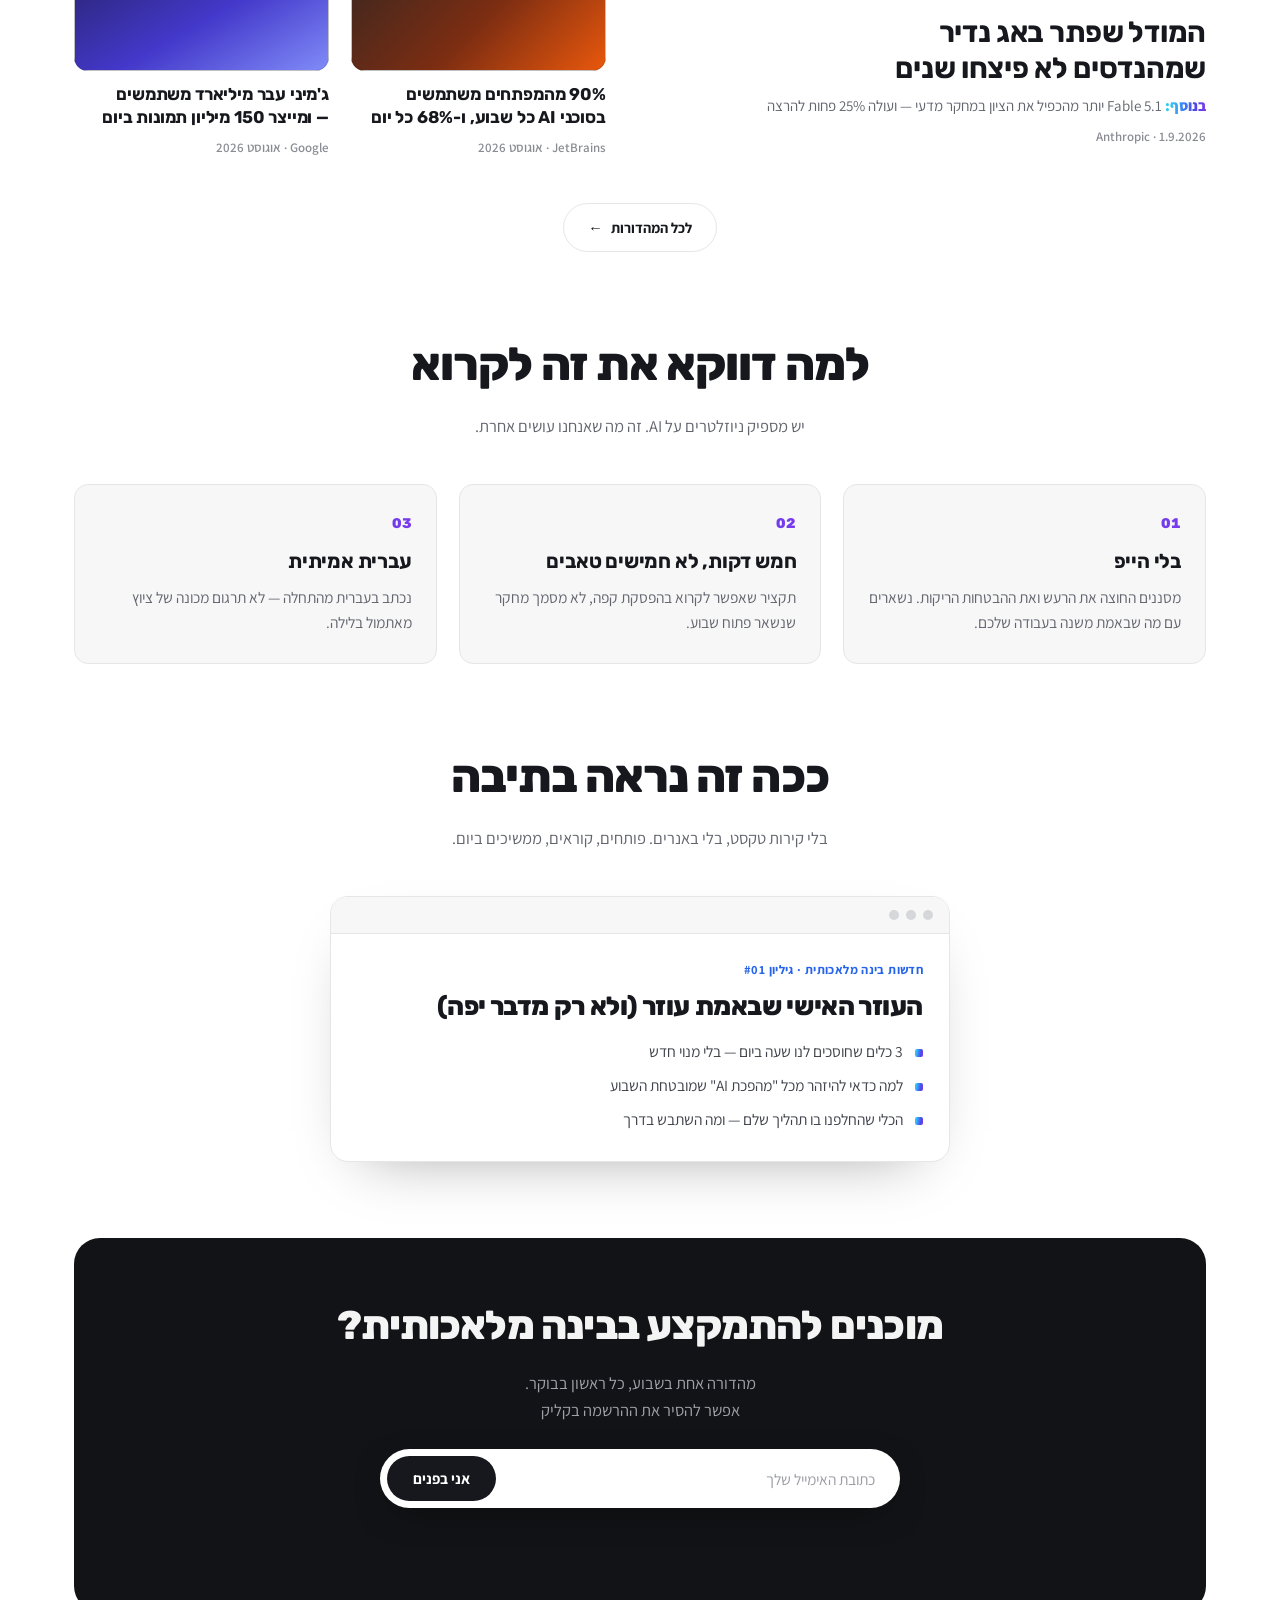
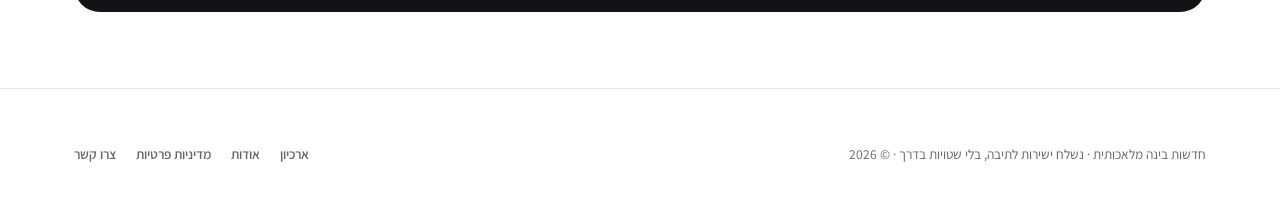
==== commit 0d1e8c98: "Collect signups for real, and publish a privacy policy The form now posts to /api/subscribe, a Verce" ====
--- a/landing/index.html
+++ b/landing/index.html
@@ -87,6 +87,7 @@
         <p class="hero__lede">מהדורה שמסננת את הרעש, מסבירה למה זה חשוב, ומראה איך זה נוגע לעבודה שלכם. AI בעברית — בלי שטויות.</p>
 
         <form class="signup" id="signup" novalidate>
+          <input type="text" name="company" tabindex="-1" autocomplete="off" aria-hidden="true" class="visually-hidden">
           <label for="email" class="visually-hidden">כתובת אימייל</label>
           <input type="email" id="email" name="email" placeholder="כתובת האימייל שלך" autocomplete="email" required>
           <button type="submit"><span class="lbl-wide">אני בפנים</span><span class="lbl-narrow">שלח ✈️</span></button>
@@ -225,6 +226,7 @@
           <h2>מוכנים להתמקצע בבינה מלאכותית?</h2>
           <p>מהדורה אחת בשבוע, כל ראשון בבוקר.<br>אפשר להסיר את ההרשמה בקליק</p>
           <form class="signup" novalidate>
+            <input type="text" name="company" tabindex="-1" autocomplete="off" aria-hidden="true" class="visually-hidden">
             <label for="email-2" class="visually-hidden">כתובת אימייל</label>
             <input type="email" id="email-2" name="email" placeholder="כתובת האימייל שלך" autocomplete="email" required>
             <button type="submit"><span class="lbl-wide">אני בפנים</span><span class="lbl-narrow">שלח ✈️</span></button>
@@ -242,8 +244,8 @@
       <nav aria-label="קישורי תחתית">
         <a href="#issues">ארכיון</a>
         <a href="#about">אודות</a>
-        <a href="#signup">הרשמה</a>
-        <a href="mailto:hello@example.com">צרו קשר</a>
+        <a href="/privacy.html">מדיניות פרטיות</a>
+        <a href="mailto:npayne191@gmail.com">צרו קשר</a>
       </nav>
     </div>
   </footer>
--- a/landing/styles.css
+++ b/landing/styles.css
@@ -601,4 +601,31 @@
 }
 @media (prefers-reduced-motion: reduce){
   .fall{ display:none; }
-}+}
+/* ---------- Legal pages ---------- */
+.legal-panel{ border-radius:0; padding-top:56px; min-height:70vh; }
+.legal{ max-width:70ch; }
+.legal h1{
+  font-family:var(--font-display); font-weight:800;
+  font-size:clamp(30px,4vw,44px); letter-spacing:-.02em;
+  margin:0; color:var(--on-paper);
+}
+.legal__updated{
+  margin:8px 0 0; font-size:14px; color:var(--on-paper-muted);
+}
+.legal h2{
+  font-family:var(--font-display); font-weight:700;
+  font-size:clamp(19px,2.2vw,23px); letter-spacing:-.01em;
+  margin:36px 0 0; color:var(--on-paper);
+}
+.legal p{ margin:12px 0 0; font-size:16.5px; line-height:1.7; color:#3F424A; }
+.legal ul{ margin:12px 0 0; padding-inline-start:22px; }
+.legal li{ font-size:16.5px; line-height:1.7; color:#3F424A; margin-top:6px; }
+.legal a{ color:var(--on-paper); text-decoration:underline; text-underline-offset:3px; }
+.legal a:hover{ color:#000; }
+.legal a:focus-visible{ outline:2px solid var(--grad-to); outline-offset:3px; }
+.legal__note{
+  margin-top:40px; padding-top:20px;
+  border-top:1px solid var(--line-paper);
+  font-size:14.5px !important; color:var(--on-paper-muted) !important;
+}
